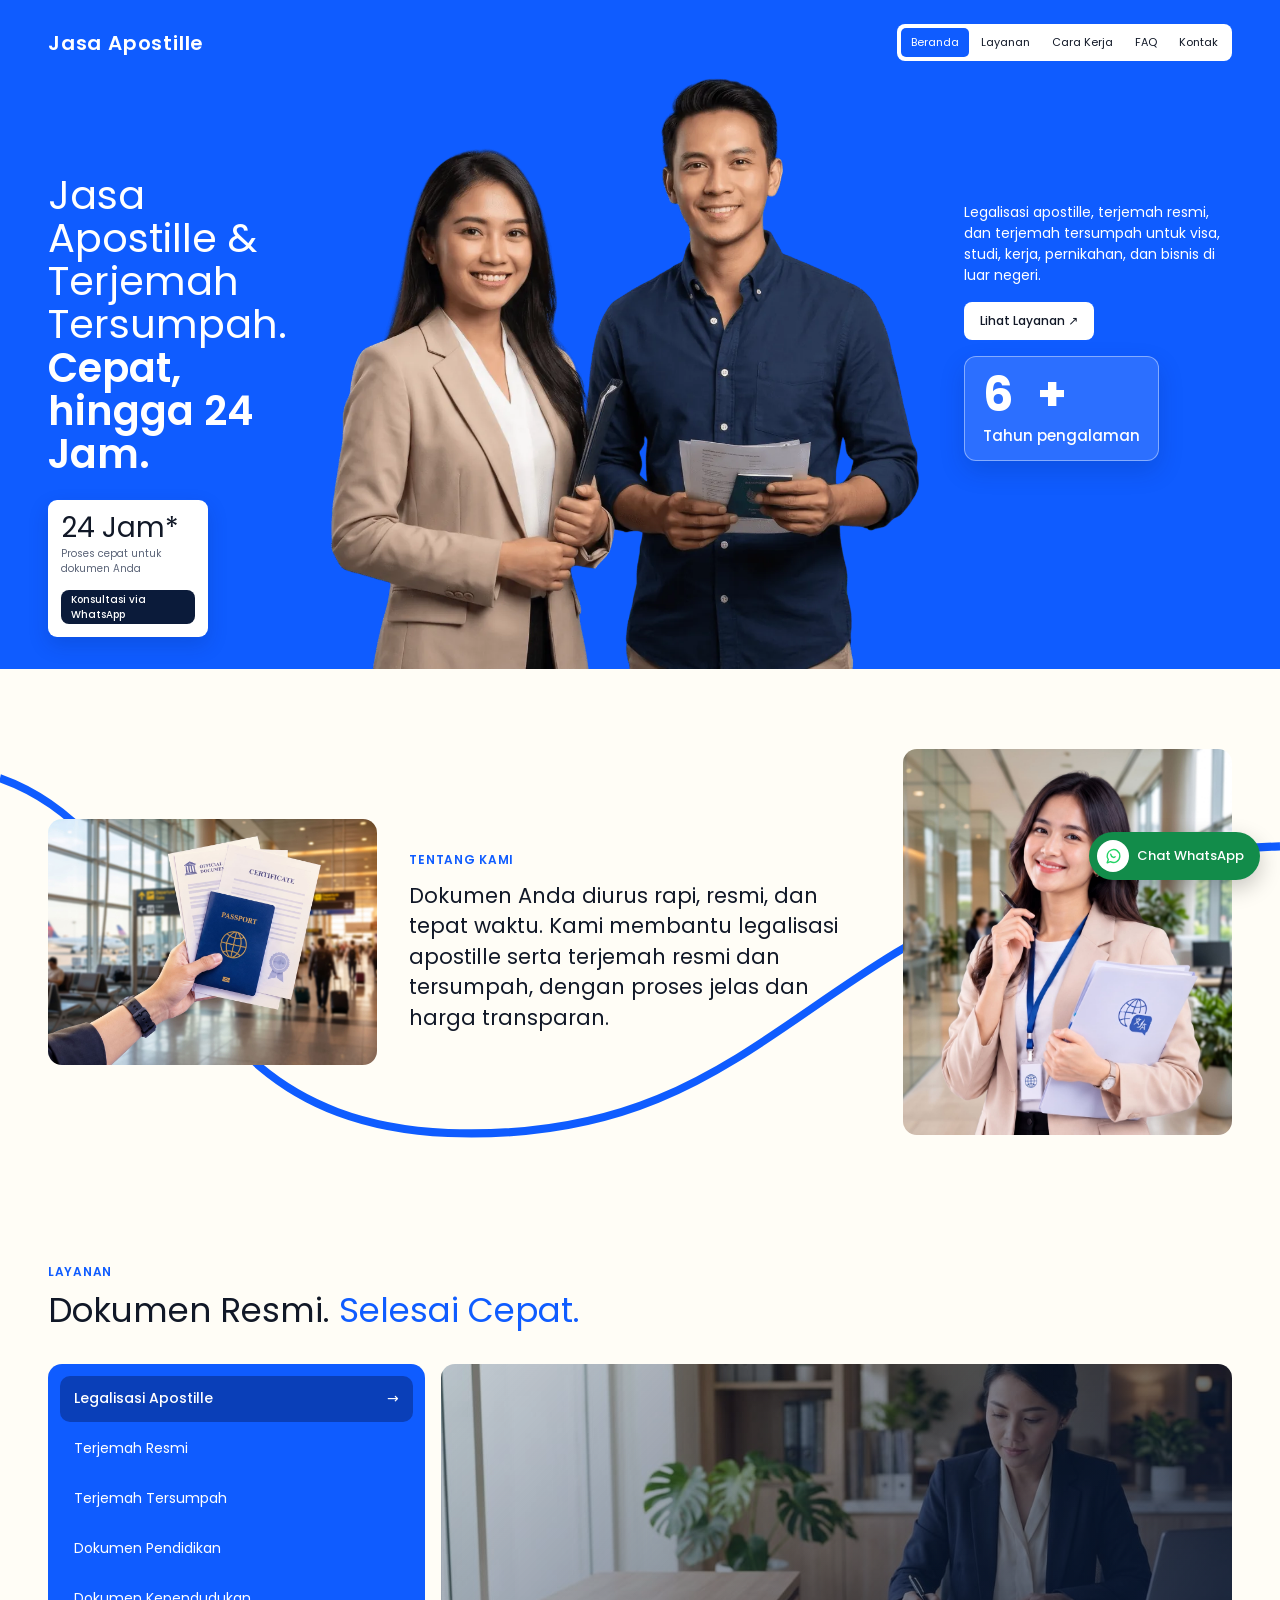
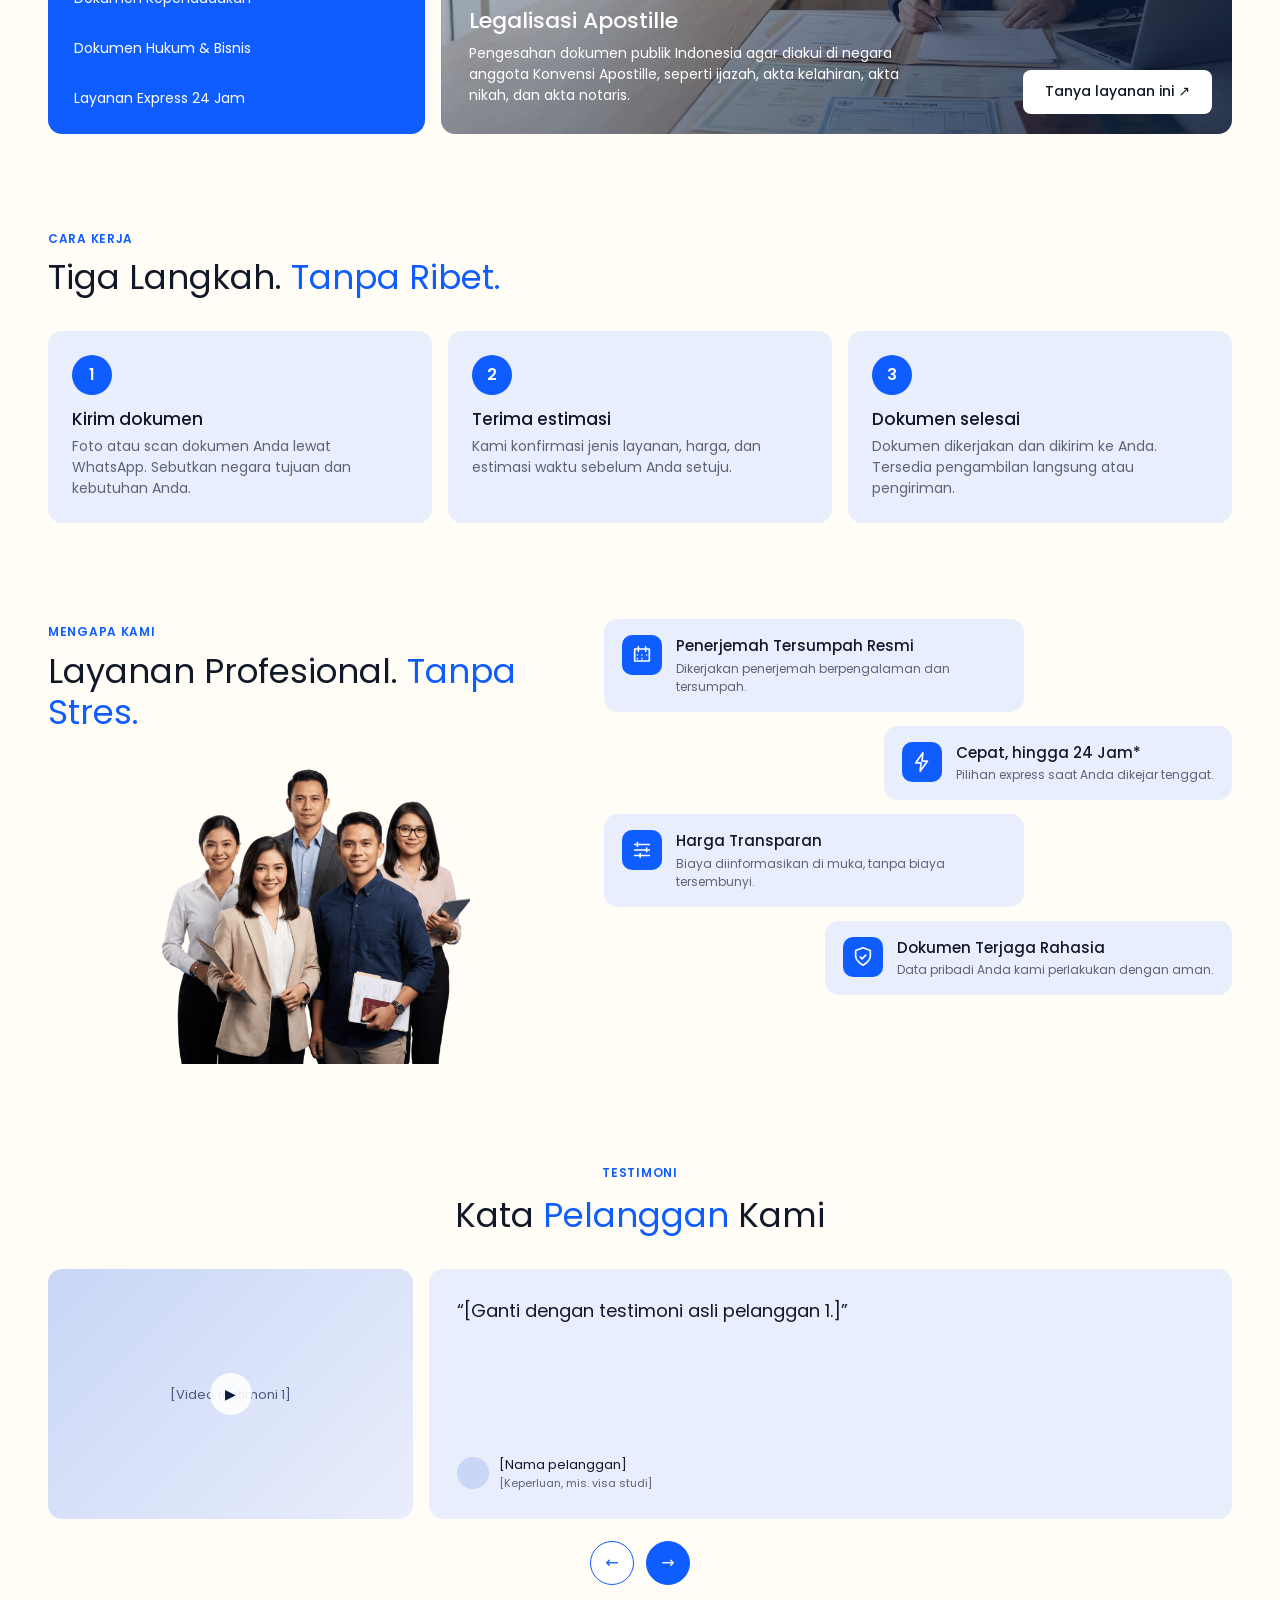
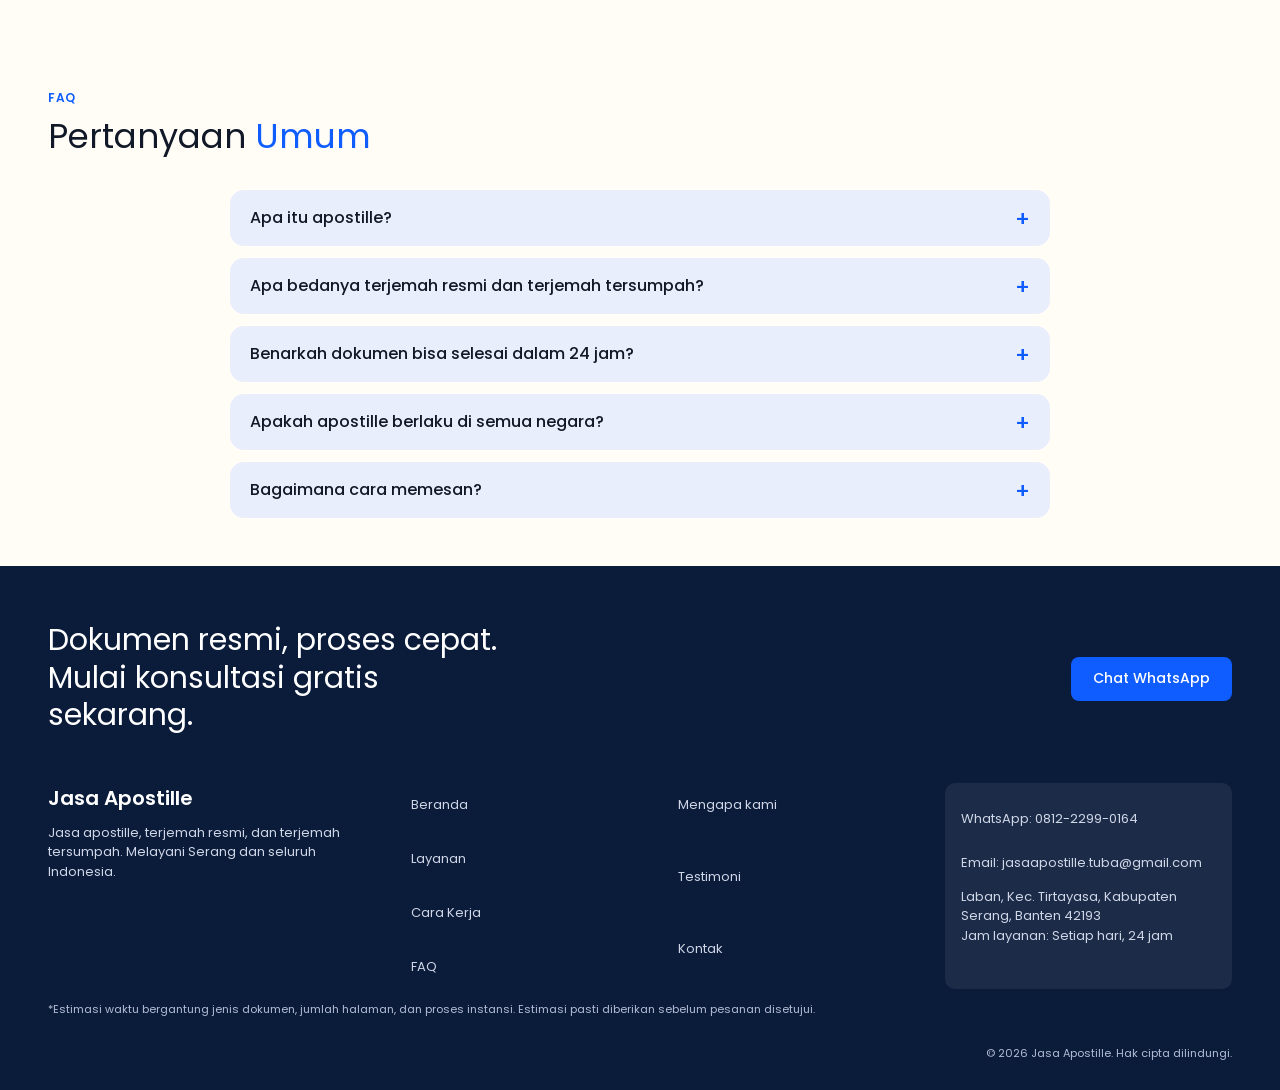
==== index.html @ b2f0211e "Remove duplicate testimonial video card Co-authored-by: Copilot <223556219+Copilot@users.noreply.git" ====
<!doctype html>
<html lang="id">
  <head>
    <meta charset="utf-8" />
    <meta name="viewport" content="width=device-width, initial-scale=1" />

    <!-- ====== SEO: GANTI semua [..] dan domain contoh sebelum tayang ====== -->
    <title>
      Jasa Apostille &amp; Terjemah Tersumpah Resmi, Cepat 24 Jam | Jasa
      Apostile
    </title>
    <meta
      name="description"
      content="Jasa legalisasi apostille, terjemah resmi, dan terjemah tersumpah untuk visa, studi, kerja, dan bisnis. Proses cepat hingga 24 jam. Konsultasi gratis via WhatsApp."
    />
    <link rel="canonical" href="https://www.jasaapostille.my.id/" />
    <meta name="robots" content="index, follow, max-image-preview:large" />
    <meta name="theme-color" content="#0f5cff" />

    <meta property="og:type" content="website" />
    <meta property="og:locale" content="id_ID" />
    <meta property="og:site_name" content="Jasa Apostille" />
    <meta
      property="og:title"
      content="Jasa Apostille &amp; Terjemah Tersumpah Resmi, Cepat 24 Jam"
    />
    <meta
      property="og:description"
      content="Apostille, terjemah resmi, dan terjemah tersumpah. Proses cepat hingga 24 jam. Konsultasi gratis via WhatsApp."
    />
    <meta property="og:url" content="https://www.jasaapostille.my.id/" />
    <meta
      property="og:image"
      content="https://www.jasaapostille.my.id/og-image.jpg"
    />
    <meta name="twitter:card" content="summary_large_image" />

    <link rel="preconnect" href="https://fonts.googleapis.com" />
    <link rel="preconnect" href="https://fonts.gstatic.com" crossorigin />
    <link
      href="https://fonts.googleapis.com/css2?family=Poppins:wght@300;400;500;600&display=swap"
      rel="stylesheet"
    />

    <!-- Data terstruktur: bisnis lokal -->
    <script type="application/ld+json">
      {
        "@context": "https://schema.org",
        "@type": "ProfessionalService",
        "name": "Jasa Apostille",
        "url": "https://www.jasaapostille.my.id/",
        "image": "https://www.jasaapostille.my.id/og-image.jpg",
        "telephone": "+62-812-2299-0164",
        "description": "Jasa legalisasi apostille, terjemah resmi, dan terjemah tersumpah dengan proses cepat hingga 24 jam.",
        "address": {
          "@type": "PostalAddress",
          "streetAddress": "Laban, Kec. Tirtayasa, Kabupaten Serang, Banten 42193",
          "addressLocality": "Serang",
          "addressRegion": "Banten",
          "postalCode": "42193",
          "addressCountry": "ID"
        },
        "areaServed": "ID",
        "openingHoursSpecification": {
          "@type": "OpeningHoursSpecification",
          "dayOfWeek": [
            "Monday",
            "Tuesday",
            "Wednesday",
            "Thursday",
            "Friday",
            "Saturday",
            "Sunday"
          ],
          "opens": "00:00",
          "closes": "23:59"
        },
        "hasOfferCatalog": {
          "@type": "OfferCatalog",
          "name": "Layanan",
          "itemListElement": [
            {
              "@type": "Offer",
              "itemOffered": {
                "@type": "Service",
                "name": "Legalisasi Apostille"
              }
            },
            {
              "@type": "Offer",
              "itemOffered": { "@type": "Service", "name": "Terjemah Resmi" }
            },
            {
              "@type": "Offer",
              "itemOffered": {
                "@type": "Service",
                "name": "Terjemah Tersumpah"
              }
            }
          ]
        }
      }
    </script>

    <!-- Data terstruktur: FAQ (isi harus sama dengan FAQ yang tampil di halaman) -->
    <script type="application/ld+json">
      {
        "@context": "https://schema.org",
        "@type": "FAQPage",
        "mainEntity": [
          {
            "@type": "Question",
            "name": "Apa itu apostille?",
            "acceptedAnswer": {
              "@type": "Answer",
              "text": "Apostille adalah sertifikat pengesahan dokumen publik agar diakui di negara anggota Konvensi Apostille. Di Indonesia, layanan ini berlaku sejak 4 Juni 2022 dan diterbitkan oleh Kementerian Hukum melalui Ditjen AHU."
            }
          },
          {
            "@type": "Question",
            "name": "Apa bedanya terjemah resmi dan terjemah tersumpah?",
            "acceptedAnswer": {
              "@type": "Answer",
              "text": "Terjemah tersumpah dikerjakan penerjemah yang telah disumpah dan disertai pengesahan penerjemah, biasa diminta instansi pemerintah, pengadilan, kedutaan, dan universitas. Terjemah resmi cocok untuk kebutuhan umum. Cek persyaratan instansi tujuan Anda, atau tanyakan kepada kami."
            }
          },
          {
            "@type": "Question",
            "name": "Benarkah dokumen bisa selesai dalam 24 jam?",
            "acceptedAnswer": {
              "@type": "Answer",
              "text": "Banyak terjemahan dapat selesai dalam 24 jam, tergantung jumlah halaman dan bahasa. Waktu apostille mengikuti proses instansi. Kami memberi estimasi waktu dan biaya sebelum Anda menyetujui pesanan."
            }
          },
          {
            "@type": "Question",
            "name": "Apakah apostille berlaku di semua negara?",
            "acceptedAnswer": {
              "@type": "Answer",
              "text": "Apostille hanya berlaku di negara anggota Konvensi Apostille. Untuk negara non-anggota, biasanya diperlukan proses legalisasi lain. Beri tahu negara tujuan Anda dan kami bantu pastikan prosedurnya."
            }
          },
          {
            "@type": "Question",
            "name": "Bagaimana cara memesan?",
            "acceptedAnswer": {
              "@type": "Answer",
              "text": "Kirim foto atau scan dokumen melalui WhatsApp, terima estimasi harga dan waktu, lalu setujui pesanan. Dokumen selesai dan dikirim ke Anda."
            }
          }
        ]
      }
    </script>

    <link rel="stylesheet" href="css/style.css" />
  </head>
  <body>
    <div class="page" id="top">
      <header class="hero">
        <nav class="nav" aria-label="Menu utama" data-reveal>
          <a class="logo" href="#top">Jasa Apostille</a>
          <button
            class="menu-btn"
            id="menuBtn"
            type="button"
            aria-label="Buka menu"
            aria-expanded="false"
            aria-controls="menu"
          >
            ☰
          </button>
          <div class="pill" id="menu">
            <a class="active" href="#top">Beranda</a>
            <a href="#layanan">Layanan</a>
            <a href="#proses">Cara Kerja</a>
            <a href="#faq">FAQ</a>
            <a href="#kontak">Kontak</a>
          </div>
        </nav>
        <div class="hero-grid">
          <div>
            <h1>
              Jasa Apostille &amp; Terjemah Tersumpah.
              <span style="font-weight: 600">Cepat, hingga 24 Jam.</span>
            </h1>
            <div class="review-card">
              <strong>24 Jam*</strong>
              <small>Proses cepat untuk dokumen Anda</small>
              <a
                class="btn btn-dark"
                href="https://wa.me/6281222990164?text=Halo%2C%20saya%20ingin%20konsultasi%20jasa%20apostille%20%2F%20terjemah"
                rel="noopener"
                >Konsultasi via WhatsApp</a
              >
            </div>
          </div>
          <picture>
            <source srcset="assets/model-1.webp" type="image/webp" />
            <img
              class="hero-person"
              src="assets/model-1.png"
              width="1080"
              height="1050"
              alt="Model layanan dokumen"
              fetchpriority="high"
              decoding="async"
            />
          </picture>
          <div class="hero-side">
            <p>
              Legalisasi apostille, terjemah resmi, dan terjemah tersumpah untuk
              visa, studi, kerja, pernikahan, dan bisnis di luar negeri.
            </p>
            <a class="btn btn-light" href="#layanan">Lihat Layanan ↗</a>
            <div class="years" aria-label="Pengalaman">
              <span class="count" data-start-year="2020">0</span><span class="plus">+</span><small
                >Tahun pengalaman</small
              >
            </div>
          </div>
        </div>
      </header>

      <main>
        <section class="about" aria-labelledby="tentang" data-reveal>
          <svg
            class="curve"
            viewBox="0 0 1200 400"
            preserveAspectRatio="none"
            aria-hidden="true"
          >
            <path
              d="M0 80 C180 130 140 330 420 340 C760 350 760 140 1200 130"
              fill="none"
              stroke="#0f5cff"
              stroke-width="6"
            />
          </svg>
          <img
            class="ph about-image"
            src="assets/model-2.jpg"
            width="2400"
            height="1792"
            alt="Dokumen untuk layanan apostille"
            loading="lazy"
            decoding="async"
          />
          <div>
            <h2 id="tentang" class="label" style="margin: 0">Tentang Kami</h2>
            <p>
              Dokumen Anda diurus rapi, resmi, dan tepat waktu. Kami membantu
              legalisasi apostille serta terjemah resmi dan tersumpah, dengan
              proses jelas dan harga transparan.
            </p>
          </div>
          <img
            class="ph about-image"
            src="assets/model-3.jpg"
            width="1912"
            height="2240"
            alt="Penerjemah profesional sedang bekerja"
            loading="lazy"
            decoding="async"
          />
        </section>

        <section
          class="services"
          id="layanan"
          aria-labelledby="h-layanan"
          data-reveal
        >
          <div class="sec-head">
            <span class="label">Layanan</span>
            <h2 id="h-layanan">
              Dokumen Resmi. <span class="accent">Selesai Cepat.</span>
            </h2>
          </div>
          <div class="svc-grid">
            <div
              class="svc-list"
              id="svcList"
              role="group"
              aria-label="Pilih layanan"
            ></div>
            <div class="svc-detail">
              <article class="svc-panel" hidden>
                <h3>Legalisasi Apostille</h3>
                <p>
                  Pengesahan dokumen publik Indonesia agar diakui di negara
                  anggota Konvensi Apostille, seperti ijazah, akta kelahiran,
                  akta nikah, dan akta notaris.
                </p>
              </article>
              <article class="svc-panel" hidden>
                <h3>Terjemah Resmi</h3>
                <p>
                  Terjemahan akurat untuk kebutuhan umum dan bisnis, dikerjakan
                  penerjemah berpengalaman dengan format rapi.
                </p>
              </article>
              <article class="svc-panel" hidden>
                <h3>Terjemah Tersumpah</h3>
                <p>
                  Terjemahan oleh penerjemah tersumpah, lengkap dengan
                  pengesahan, untuk keperluan kedutaan, instansi pemerintah,
                  pengadilan, dan universitas.
                </p>
              </article>
              <article class="svc-panel" hidden>
                <h3>Terjemah Dokumen Pendidikan</h3>
                <p>
                  Ijazah, transkrip nilai, dan surat keterangan untuk
                  pendaftaran studi atau beasiswa di luar negeri.
                </p>
              </article>
              <article class="svc-panel" hidden>
                <h3>Terjemah Dokumen Kependudukan</h3>
                <p>
                  Akta lahir, akta nikah, kartu keluarga, dan surat keterangan
                  untuk visa, imigrasi, dan keperluan keluarga.
                </p>
              </article>
              <article class="svc-panel" hidden>
                <h3>Terjemah Dokumen Hukum &amp; Bisnis</h3>
                <p>
                  Akta pendirian, kontrak, perjanjian, dan dokumen korporasi
                  untuk kerja sama dan investasi lintas negara.
                </p>
              </article>
              <article class="svc-panel" hidden>
                <h3>Layanan Express 24 Jam</h3>
                <p>
                  Butuh cepat? Kirim dokumen Anda, kami beri estimasi waktu dan
                  biaya sebelum Anda setuju. *Waktu apostille mengikuti proses
                  instansi.
                </p>
              </article>
              <a
                class="btn btn-light wa-link"
                href="https://wa.me/6281222990164?text=Halo%2C%20saya%20ingin%20tanya%20layanan"
                rel="noopener"
                >Tanya layanan ini ↗</a
              >
            </div>
          </div>
        </section>

        <section
          class="process"
          id="proses"
          aria-labelledby="h-proses"
          data-reveal
        >
          <div class="sec-head">
            <span class="label">Cara Kerja</span>
            <h2 id="h-proses">
              Tiga Langkah. <span class="accent">Tanpa Ribet.</span>
            </h2>
          </div>
          <ol class="steps">
            <li>
              <div class="n">1</div>
              <h3>Kirim dokumen</h3>
              <p>
                Foto atau scan dokumen Anda lewat WhatsApp. Sebutkan negara
                tujuan dan kebutuhan Anda.
              </p>
            </li>
            <li>
              <div class="n">2</div>
              <h3>Terima estimasi</h3>
              <p>
                Kami konfirmasi jenis layanan, harga, dan estimasi waktu sebelum
                Anda setuju.
              </p>
            </li>
            <li>
              <div class="n">3</div>
              <h3>Dokumen selesai</h3>
              <p>
                Dokumen dikerjakan dan dikirim ke Anda. Tersedia pengambilan
                langsung atau pengiriman.
              </p>
            </li>
          </ol>
        </section>

        <section class="why" id="alasan" aria-labelledby="h-alasan" data-reveal>
          <div>
            <span class="label">Mengapa Kami</span>
            <h2 id="h-alasan">
              Layanan Profesional. <span class="accent">Tanpa Stres.</span>
            </h2>
            <img
              class="team"
              src="assets/model-4.png"
              width="1080"
              height="1024"
              alt="Tim Jasa Apostille"
              loading="lazy"
              decoding="async"
            />
          </div>
          <div class="cards">
            <div class="card">
              <span class="ic" aria-hidden="true"
                ><svg viewBox="0 0 24 24" focusable="false">
                  <path
                    d="M4 5.5h16v13H4zM8 3v5m8-5v5M7 12h.01M12 12h.01M17 12h.01M7 16h.01M12 16h.01"
                  /></svg
              ></span>
              <div>
                <h3>Penerjemah Tersumpah Resmi</h3>
                <p>Dikerjakan penerjemah berpengalaman dan tersumpah.</p>
              </div>
            </div>
            <div class="card">
              <span class="ic" aria-hidden="true"
                ><svg viewBox="0 0 24 24" focusable="false">
                  <path d="M13 2 5 13h6l-1 9 8-11h-6z" /></svg
              ></span>
              <div>
                <h3>Cepat, hingga 24 Jam*</h3>
                <p>Pilihan express saat Anda dikejar tenggat.</p>
              </div>
            </div>
            <div class="card">
              <span class="ic" aria-hidden="true"
                ><svg viewBox="0 0 24 24" focusable="false">
                  <path d="M4 6h16M4 12h16M4 18h16M7 4v4m10 2v4M10 16v4" /></svg
              ></span>
              <div>
                <h3>Harga Transparan</h3>
                <p>Biaya diinformasikan di muka, tanpa biaya tersembunyi.</p>
              </div>
            </div>
            <div class="card">
              <span class="ic" aria-hidden="true"
                ><svg viewBox="0 0 24 24" focusable="false">
                  <path d="M12 21s8-4.5 8-10V5l-8-3-8 3v6c0 5.5 8 10 8 10Z" />
                  <path d="m9 12 2 2 4-4" /></svg
              ></span>
              <div>
                <h3>Dokumen Terjaga Rahasia</h3>
                <p>Data pribadi Anda kami perlakukan dengan aman.</p>
              </div>
            </div>
          </div>
        </section>

        <section
          class="testi"
          id="ulasan"
          aria-labelledby="h-ulasan"
          data-reveal
        >
          <span class="label">Testimoni</span>
          <h2 id="h-ulasan">Kata <span class="accent">Pelanggan</span> Kami</h2>
          <div class="testi-grid">
            <div
              class="ph vid"
              role="img"
              aria-label="Placeholder video testimoni 1"
            >
              [Video testimoni 1]<span class="play" aria-hidden="true">▶</span>
            </div>
            <div class="quote" hidden>
              <blockquote>
                <p>“[Ganti dengan testimoni asli pelanggan 1.]”</p>
              </blockquote>
              <div class="who">
                <i></i>
                <div>
                  [Nama pelanggan]<small>[Keperluan, mis. visa studi]</small>
                </div>
              </div>
            </div>
            <div class="quote" hidden>
              <blockquote>
                <p>“[Ganti dengan testimoni asli pelanggan 2.]”</p>
              </blockquote>
              <div class="who">
                <i></i>
                <div>[Nama pelanggan]<small>[Keperluan]</small></div>
              </div>
            </div>
            <div class="quote" hidden>
              <blockquote>
                <p>“[Ganti dengan testimoni asli pelanggan 3.]”</p>
              </blockquote>
              <div class="who">
                <i></i>
                <div>[Nama pelanggan]<small>[Keperluan]</small></div>
              </div>
            </div>
          </div>
          <div class="arrows">
            <button id="prev" type="button" aria-label="Testimoni sebelumnya">
              ←
            </button>
            <button
              id="next"
              class="next"
              type="button"
              aria-label="Testimoni berikutnya"
            >
              →
            </button>
          </div>
        </section>

        <section class="faq" id="faq" aria-labelledby="h-faq" data-reveal>
          <div class="sec-head">
            <span class="label">FAQ</span>
            <h2 id="h-faq">Pertanyaan <span class="accent">Umum</span></h2>
          </div>
          <div class="faq-list">
            <details>
              <summary>Apa itu apostille?</summary>
              <p>
                Apostille adalah sertifikat pengesahan dokumen publik agar
                diakui di negara anggota Konvensi Apostille. Di Indonesia,
                layanan ini berlaku sejak 4 Juni 2022 dan diterbitkan oleh
                Kementerian Hukum melalui Ditjen AHU.
              </p>
            </details>
            <details>
              <summary>
                Apa bedanya terjemah resmi dan terjemah tersumpah?
              </summary>
              <p>
                Terjemah tersumpah dikerjakan penerjemah yang telah disumpah dan
                disertai pengesahan penerjemah, biasa diminta instansi
                pemerintah, pengadilan, kedutaan, dan universitas. Terjemah
                resmi cocok untuk kebutuhan umum. Cek persyaratan instansi
                tujuan Anda, atau tanyakan kepada kami.
              </p>
            </details>
            <details>
              <summary>Benarkah dokumen bisa selesai dalam 24 jam?</summary>
              <p>
                Banyak terjemahan dapat selesai dalam 24 jam, tergantung jumlah
                halaman dan bahasa. Waktu apostille mengikuti proses instansi.
                Kami memberi estimasi waktu dan biaya sebelum Anda menyetujui
                pesanan.
              </p>
            </details>
            <details>
              <summary>Apakah apostille berlaku di semua negara?</summary>
              <p>
                Apostille hanya berlaku di negara anggota Konvensi Apostille.
                Untuk negara non-anggota, biasanya diperlukan proses legalisasi
                lain. Beri tahu negara tujuan Anda dan kami bantu pastikan
                prosedurnya.
              </p>
            </details>
            <details>
              <summary>Bagaimana cara memesan?</summary>
              <p>
                Kirim foto atau scan dokumen melalui WhatsApp, terima estimasi
                harga dan waktu, lalu setujui pesanan. Dokumen selesai dan
                dikirim ke Anda.
              </p>
            </details>
          </div>
        </section>
      </main>

      <footer id="kontak">
        <div class="cta">
          <h2>
            Dokumen resmi, proses cepat. Mulai konsultasi gratis sekarang.
          </h2>
          <a
            class="btn btn-blue"
            href="https://wa.me/6281222990164?text=Halo%2C%20saya%20ingin%20konsultasi%20jasa%20apostille%20%2F%20terjemah"
            rel="noopener"
            >Chat WhatsApp</a
          >
        </div>
        <div class="foot-grid">
          <div>
            <span class="brand">Jasa Apostille</span>Jasa apostille, terjemah
            resmi, dan terjemah tersumpah. Melayani Serang dan seluruh
            Indonesia.
          </div>
          <ul>
            <li><a href="#top">Beranda</a></li>
            <li><a href="#layanan">Layanan</a></li>
            <li><a href="#proses">Cara Kerja</a></li>
            <li><a href="#faq">FAQ</a></li>
          </ul>
          <ul>
            <li><a href="#alasan">Mengapa kami</a></li>
            <li><a href="#ulasan">Testimoni</a></li>
            <li><a href="#kontak">Kontak</a></li>
          </ul>
          <address class="contact">
            WhatsApp:
            <a href="https://wa.me/6281222990164" rel="noopener"
              >0812-2299-0164</a
            ><br />
            Email:
            <a href="mailto:jasaapostille.tuba@gmail.com"
              >jasaapostille.tuba@gmail.com</a
            ><br />
            Laban, Kec. Tirtayasa, Kabupaten Serang, Banten 42193<br />
            Jam layanan: Setiap hari, 24 jam
          </address>
        </div>
        <p class="note">
          *Estimasi waktu bergantung jenis dokumen, jumlah halaman, dan proses
          instansi. Estimasi pasti diberikan sebelum pesanan disetujui.
        </p>
        <div class="copy">
          © <span id="copyrightYear"></span> Jasa Apostille. Hak cipta
          dilindungi.
        </div>
      </footer>
    </div>

    <a
      class="wa-float"
      href="https://wa.me/6281222990164?text=Halo%2C%20saya%20ingin%20konsultasi%20jasa%20apostille%20%2F%20terjemah"
      rel="noopener"
      aria-label="Chat WhatsApp sekarang"
      ><span class="wa-icon" aria-hidden="true"><svg viewBox="0 0 24 24" focusable="false"><path d="M20 11.5a8 8 0 0 1-11.8 7L4 20l1.5-4.1A8 8 0 1 1 20 11.5Z"/><path d="M8.5 9.2c.2 1.5 1.8 3.2 3.4 4 .5.2 1 .1 1.4-.2l.7-.6"/></svg></span><span>Chat WhatsApp</span></a
    >

    <script src="js/main.js"></script>
  </body>
</html>
---- css/style.css ----
:root{
  --blue:#0f5cff; --blue-dark:#0a3fb8; --navy:#0b1b3a; --cream:#fffdf6;
  --ink:#111827; --muted:#5b6478; --soft:#e9eefc; --radius:14px;
}
*{box-sizing:border-box}
html{scroll-behavior:smooth}
body{margin:0;font-family:'Poppins',system-ui,sans-serif;color:var(--ink);background:var(--cream);line-height:1.5}
body.js-enabled [data-reveal]{opacity:0;transform:translateY(22px);transition:opacity .65s ease,transform .65s ease}
body.js-enabled [data-reveal].is-visible{opacity:1;transform:none}
@media (prefers-reduced-motion:reduce){body.js-enabled [data-reveal]{opacity:1;transform:none;transition:none}}
a{color:inherit;text-decoration:none}
button{font:inherit;cursor:pointer}
img{max-width:100%;display:block}
:focus-visible{outline:3px solid #ffb703;outline-offset:2px}
.page{width:100%;max-width:none;margin:0;background:var(--cream);border-radius:0;overflow:hidden}
.label{font-size:12px;font-weight:600;letter-spacing:.06em;color:var(--blue);text-transform:uppercase}
.accent{color:var(--blue)}
.ph{background:linear-gradient(135deg,#c9d6f5,#e9eefc);display:flex;align-items:center;justify-content:center;color:#4a577a;font-size:13px;text-align:center;border-radius:var(--radius)}
.btn{display:inline-flex;align-items:center;justify-content:center;min-height:44px;padding:0 22px;border-radius:8px;border:0;font-weight:500;font-size:14px;transition:background .18s ease,color .18s ease,box-shadow .18s ease,transform .18s ease}
.btn:hover{transform:translateY(-2px);box-shadow:0 8px 18px rgba(11,27,58,.18)}
.pill a:hover,.btn-light:hover{background:var(--soft)}
.btn-dark:hover{background:var(--blue-dark)}
.btn-blue:hover{background:var(--blue-dark)}
.btn-dark{background:var(--navy);color:#fff}
.btn-light{background:#fff;color:var(--ink)}
.btn-blue{background:var(--blue);color:#fff}

/* Hero */
.hero{background:var(--blue);color:#fff;padding:24px 48px 0}
.nav{display:flex;flex-wrap:wrap;gap:16px;align-items:center;justify-content:space-between}
.logo{font-weight:600;font-size:20px;letter-spacing:.04em}
.pill{display:flex;flex-wrap:wrap;gap:2px;background:#fff;padding:4px;border-radius:8px}
.pill a{min-height:44px;padding:6px 10px;border-radius:5px;font-size:11px;color:var(--ink);display:flex;align-items:center;transition:background .18s ease,color .18s ease,transform .18s ease}
.pill a:hover{transform:translateY(-2px)}
@media (min-width:601px){.pill a{min-height:29px}}
.pill a.active{background:var(--blue);color:#fff}
.hero-grid{display:grid;grid-template-columns:.72fr 1.9fr .8fr;gap:20px;align-items:end;min-height:600px;margin-top:8px}
.hero h1{font-size:clamp(28px,3.5vw,40px);line-height:1.08;font-weight:400;margin:0 0 24px}
.hero-grid>div:first-child{padding-bottom:32px}
.review-card{background:#fff;color:var(--ink);border-radius:9px;padding:13px;max-width:160px;margin-bottom:0;box-shadow:0 8px 20px rgba(5,34,100,.18)}
.review-card strong{font-size:28px;font-weight:400;display:block;line-height:1.1}
.review-card small{display:block;color:var(--muted);font-size:10px;margin:2px 0 10px}
.review-card .btn{width:100%;min-height:34px;padding:0 10px;font-size:10px}
.hero-grid>picture{width:100%;height:600px;display:block}
.hero-person{width:100%;height:600px;display:block;object-fit:contain;object-position:center bottom;border-radius:0;background:var(--blue);animation:hero-rise .8s .12s ease-out both}
@keyframes hero-rise{from{opacity:0;transform:translateY(24px) scale(.98)}to{opacity:1;transform:none}}
.hero-side{padding-bottom:32px;display:flex;flex-direction:column;gap:12px;align-items:flex-start}
.hero-side .btn-light{background:#fff;color:var(--ink);min-height:32px;padding:0 11px;font-size:10px}
.hero-side p{margin:0;font-size:11px;line-height:1.4;max-width:190px}
.years{position:relative;padding:14px 18px;border:1px solid rgba(255,255,255,.42);border-radius:12px;background:rgba(255,255,255,.12);font-size:42px;font-weight:700;line-height:1;box-shadow:0 10px 24px rgba(5,34,100,.18)}
.years::after{content:"";position:absolute;inset:0;border-radius:inherit;background:rgba(255,255,255,.12);opacity:0;animation:years-glow 2.4s ease-in-out infinite}
.years .count{position:relative;z-index:1;display:inline-block;min-width:2ch;animation:count-pop .7s ease-out both}
.years .plus{position:relative;z-index:1;margin-left:-8px}
.years small{position:relative;z-index:1;display:block;font-size:14px;font-weight:500;line-height:1.3;margin-top:7px}
@keyframes years-glow{50%{opacity:1;transform:scale(1.02)}}
@keyframes count-pop{
  from{opacity:0;transform:translateY(10px) scale(.82)}
  to{opacity:1;transform:translateY(0) scale(1)}
}
@media (prefers-reduced-motion:reduce){.years .count{animation:none}}
.play{position:absolute;inset:0;margin:auto;width:42px;height:42px;border-radius:50%;background:rgba(255,255,255,.9);color:var(--navy);display:flex;align-items:center;justify-content:center;font-size:14px}
@media (min-width:901px){
  .hero-side{align-self:start;gap:16px;margin-top:133px;padding-bottom:0}
  .hero-side p{font-size:14px;line-height:1.5;max-width:260px}
  .hero-side .btn-light{min-height:38px;padding:0 16px;font-size:12px}
  .years{font-size:48px}
  .years small{font-size:15px}
}

/* About */
.about{padding:80px 48px;display:grid;grid-template-columns:1fr 1.4fr 1fr;gap:32px;align-items:center;position:relative}
.about p{font-size:21px;line-height:1.45;margin:12px 0 0}
.about-image{width:100%;object-fit:cover;border-radius:var(--radius)}
.about > img.about-image:first-of-type{height:auto;aspect-ratio:2400 / 1792}
.about > img.about-image:last-of-type{height:auto;aspect-ratio:1912 / 2240}
.about .curve{position:absolute;inset:0;width:100%;height:100%;pointer-events:none;z-index:0}
.about>*{position:relative;z-index:1}

/* Services */
.services,.process,.faq{padding:48px}
.sec-head{display:flex;flex-direction:column;align-items:flex-start;gap:4px;margin-bottom:28px}
.sec-head h2{margin:0;font-size:clamp(24px,3.2vw,34px);font-weight:400;text-align:left}
.svc-grid{display:grid;grid-template-columns:1fr 2.1fr;gap:16px}
.svc-list{background:var(--blue);border-radius:var(--radius);padding:12px;display:flex;flex-direction:column;gap:4px}
.svc-list button{min-height:46px;padding:0 14px;border:0;border-radius:10px;background:transparent;color:#fff;font-size:14px;text-align:left;display:flex;justify-content:space-between;align-items:center;transition:background .18s ease,transform .18s ease}
.svc-list button:hover{background:rgba(255,255,255,.12);transform:translateX(4px)}
.svc-list button[aria-pressed="true"]{background:var(--blue-dark);font-weight:500}
.svc-detail{position:relative;min-height:340px;border-radius:var(--radius);background:linear-gradient(135deg,#3d5a8a,#1d2f52);color:#fff;padding:28px;display:flex;flex-direction:column;justify-content:flex-end;overflow:hidden}
.svc-detail.is-apostille{background-image:linear-gradient(135deg,rgba(11,27,58,.2),rgba(11,27,58,.82)),url('../assets/layanan-1.jpg');background-position:center;background-size:cover}
.svc-detail.is-official-translation{background-image:linear-gradient(135deg,rgba(11,27,58,.2),rgba(11,27,58,.82)),url('../assets/layanan-2.jpg');background-position:center;background-size:cover}
.svc-detail.is-sworn-translation{background-image:linear-gradient(135deg,rgba(11,27,58,.2),rgba(11,27,58,.82)),url('../assets/layanan-3.jpg');background-position:center;background-size:cover}
.svc-detail.is-education-translation{background-image:linear-gradient(135deg,rgba(11,27,58,.2),rgba(11,27,58,.82)),url('../assets/layanan-4.jpg');background-position:center;background-size:cover}
.svc-detail.is-legal-business-translation{background-image:linear-gradient(135deg,rgba(11,27,58,.2),rgba(11,27,58,.82)),url('../assets/layanan-5.jpg');background-position:center;background-size:cover}
.svc-panel h3{margin:0 0 6px;font-size:22px;font-weight:500}
.svc-panel p{margin:0;font-size:14px;max-width:460px}
.svc-panel{animation:panel-in .35s ease both}
@keyframes panel-in{from{opacity:0;transform:translateY(8px)}to{opacity:1;transform:none}}
.svc-panel[hidden]{display:none}
.svc-detail .wa-link{position:absolute;right:20px;bottom:20px}
.svc-detail .tag{position:absolute;top:16px;left:20px;font-size:12px;color:#dbe4ff}

/* Process */
.steps{display:grid;grid-template-columns:repeat(3,1fr);gap:16px;list-style:none;margin:0;padding:0}
.steps li{background:var(--soft);border-radius:var(--radius);padding:24px;transition:transform .2s ease,box-shadow .2s ease}
.steps li:hover{transform:translateY(-6px);box-shadow:0 12px 24px rgba(11,27,58,.12)}
.steps .n{width:40px;height:40px;border-radius:50%;background:var(--blue);color:#fff;display:flex;align-items:center;justify-content:center;font-weight:600;margin-bottom:12px;transition:transform .2s ease}
.steps li:hover .n{transform:rotate(8deg) scale(1.08)}
.steps h3{margin:0 0 4px;font-size:17px;font-weight:500}
.steps p{margin:0;font-size:14px;color:var(--muted)}

/* Why */
.why{padding:48px;display:grid;grid-template-columns:1fr 1.2fr;gap:32px}
.why h2{margin:8px 0 28px;font-size:clamp(24px,3.2vw,34px);font-weight:400;line-height:1.2}
.why .team{width:100%;height:auto;aspect-ratio:1080 / 1024;max-width:320px;margin-inline:auto;object-fit:contain;border-radius:0;background:transparent}
.cards{display:grid;gap:14px;align-content:start}
.card{background:var(--soft);border-radius:var(--radius);padding:16px 18px;display:flex;gap:14px;align-items:flex-start;max-width:420px;transition:transform .2s ease,box-shadow .2s ease}
.card:hover{transform:translateX(6px);box-shadow:0 10px 22px rgba(11,27,58,.12)}
.card:nth-child(even){margin-left:auto}
.card .ic{flex:none;width:40px;height:40px;border-radius:10px;background:var(--blue);display:flex;align-items:center;justify-content:center;color:#fff}
.card .ic svg{width:22px;height:22px;fill:none;stroke:currentColor;stroke-linecap:round;stroke-linejoin:round;stroke-width:1.8}
.card h3{margin:0;font-size:15px;font-weight:500}
.card p{margin:2px 0 0;font-size:12px;color:var(--muted)}

/* Testimonials */
.testi{padding:48px 48px 56px;text-align:center}
.testi h2{margin:6px 0 28px;font-size:clamp(24px,3.2vw,34px);font-weight:400}
.testi-grid{display:grid;grid-template-columns:1fr 2.2fr;gap:16px;text-align:left}
.vid{position:relative;height:250px}
.quote{background:var(--soft);border-radius:var(--radius);padding:28px;display:flex;flex-direction:column;justify-content:space-between;gap:20px;min-height:250px}
.quote blockquote{margin:0}
.quote[hidden]{display:none}
.quote p{margin:0;font-size:18px;line-height:1.5}
.who{display:flex;align-items:center;gap:10px;font-size:13px}
.who i{width:32px;height:32px;border-radius:50%;background:#c9d6f5}
.who small{display:block;color:var(--muted);font-size:11px}
.arrows{display:flex;gap:12px;justify-content:center;margin-top:22px}
.arrows button{width:44px;height:44px;border-radius:50%;border:1.5px solid var(--blue);background:#fff;color:var(--blue);transition:transform .18s ease,background .18s ease,color .18s ease}
.arrows button:hover{transform:translateY(-3px) scale(1.04);background:var(--soft)}
.arrows button.next{background:var(--blue);color:#fff}

/* FAQ */
.faq-list{max-width:820px;margin:0 auto;display:grid;gap:12px}
.faq details{background:var(--soft);border-radius:var(--radius);padding:0 20px;transition:box-shadow .2s ease,transform .2s ease}
.faq details[open]{box-shadow:0 8px 18px rgba(11,27,58,.1);transform:translateY(-2px)}
.faq summary{min-height:56px;display:flex;align-items:center;justify-content:space-between;gap:12px;font-weight:500;cursor:pointer;list-style:none}
.faq summary::-webkit-details-marker{display:none}
.faq summary::after{content:"+";font-size:22px;color:var(--blue)}
.faq details[open] summary::after{content:"–"}
.faq details p{margin:0 0 18px;font-size:14px;color:#374151}

/* Footer */
footer{background:var(--navy);color:#fff;padding:56px 48px 28px}
.cta{display:flex;flex-wrap:wrap;gap:20px;justify-content:space-between;align-items:center;margin-bottom:48px}
.cta h2{margin:0;font-size:clamp(22px,3vw,30px);font-weight:400;max-width:460px;line-height:1.25}
.foot-grid{display:grid;grid-template-columns:1.4fr 1fr 1fr 1.2fr;gap:28px;font-size:13px;color:#cfd6e6}
.foot-grid .brand{display:block;color:#fff;font-size:20px;font-weight:600;margin-bottom:10px}
.foot-grid ul{list-style:none;margin:0;padding:0;display:grid;gap:10px}
.foot-grid ul a{display:inline-flex;align-items:center;min-height:44px}
.contact a{display:inline-block;min-height:44px;padding-top:10px}
.contact{background:rgba(255,255,255,.07);border-radius:10px;padding:16px;font-style:normal}
.copy{margin-top:28px;font-size:11px;color:#b3bdd6;text-align:right}
.note{margin-top:12px;font-size:11px;color:#b3bdd6}

/* Tombol WhatsApp melayang */
.wa-float{position:fixed;right:20px;bottom:20px;z-index:20;min-height:48px;padding:0 16px 0 8px;border-radius:24px;background:#128c4a;color:#fff;font-weight:500;font-size:13px;display:flex;align-items:center;gap:8px;box-shadow:0 8px 22px rgba(0,0,0,.22);transition:transform .2s ease,box-shadow .2s ease,background .2s ease}
.wa-float:hover{transform:translateY(-3px);background:#0d743d;box-shadow:0 12px 26px rgba(0,0,0,.28)}
.wa-float:active{transform:translateY(0) scale(.96)}
.wa-icon{width:32px;height:32px;border-radius:50%;background:#fff;color:#25d366;display:grid;place-items:center;transition:transform .2s ease}
.wa-icon svg{width:19px;height:19px;fill:none;stroke:currentColor;stroke-linecap:round;stroke-linejoin:round;stroke-width:1.8}
.wa-float:hover .wa-icon{transform:rotate(-12deg)}
@media (prefers-reduced-motion:reduce){.hero-person,.svc-panel,.years::after{animation:none}.pill a:hover,.btn:hover,.svc-list button:hover,.steps li:hover,.card:hover,.arrows button:hover,.wa-float:hover{transform:none}}

.menu-btn{display:none;width:44px;height:44px;border-radius:8px;border:1.5px solid #fff;background:transparent;color:#fff;font-size:20px;line-height:1}

@media (max-width:900px){
  .hero,.about,.services,.process,.faq,.why,.testi,footer{padding-left:24px;padding-right:24px}
  .hero-grid,.about,.svc-grid,.why,.steps{grid-template-columns:1fr}
  .hero-grid{min-height:0;gap:20px}
  .hero-grid>picture,.hero-person{height:440px}
  .hero-side{padding-bottom:32px}
  .card,.card:nth-child(even){margin-left:0;max-width:none}
  .sec-head h2{text-align:left}
  .about{padding-top:56px;padding-bottom:56px}
  .about .curve{display:none}
  .testi-grid{grid-template-columns:1fr 1fr}
  .quote{grid-column:1/-1}
  .foot-grid{grid-template-columns:1fr 1fr}
  .foot-grid>:first-child,.contact{grid-column:1/-1}
}
@media (max-width:600px){
  body{background:var(--cream)}
  .page{margin:0;border-radius:0}
  .hero{padding-top:16px}
  .nav{position:relative;flex-wrap:nowrap}
  .menu-btn{display:block}
  .pill{display:none;position:absolute;top:56px;left:0;right:0;z-index:5;flex-direction:column;box-shadow:0 8px 24px rgba(0,0,0,.25)}
  .pill.open{display:flex}
  .pill a{padding:14px 16px;font-size:15px}
  .review-card{max-width:none;margin-bottom:24px}
  .hero-grid>picture,.hero-person{height:300px}
  .hero-side p{max-width:none}
  .hero-side .btn{width:100%}
  .video{max-width:none}
  .about p{font-size:18px}
  .services,.process,.faq,.why,.testi{padding-top:40px;padding-bottom:40px}
  .svc-detail{min-height:280px;padding:20px}
  .svc-detail .wa-link{position:static;margin-top:16px;align-self:flex-start}
  .vid{height:180px}
  .quote{padding:20px}
  .quote p{font-size:16px}
  .cta .btn{width:100%}
  .copy{text-align:left}
  .wa-float{left:16px;right:16px;justify-content:center;padding-right:12px}
  footer{padding-bottom:88px}
}
@media (prefers-reduced-motion:reduce){html{scroll-behavior:auto}}
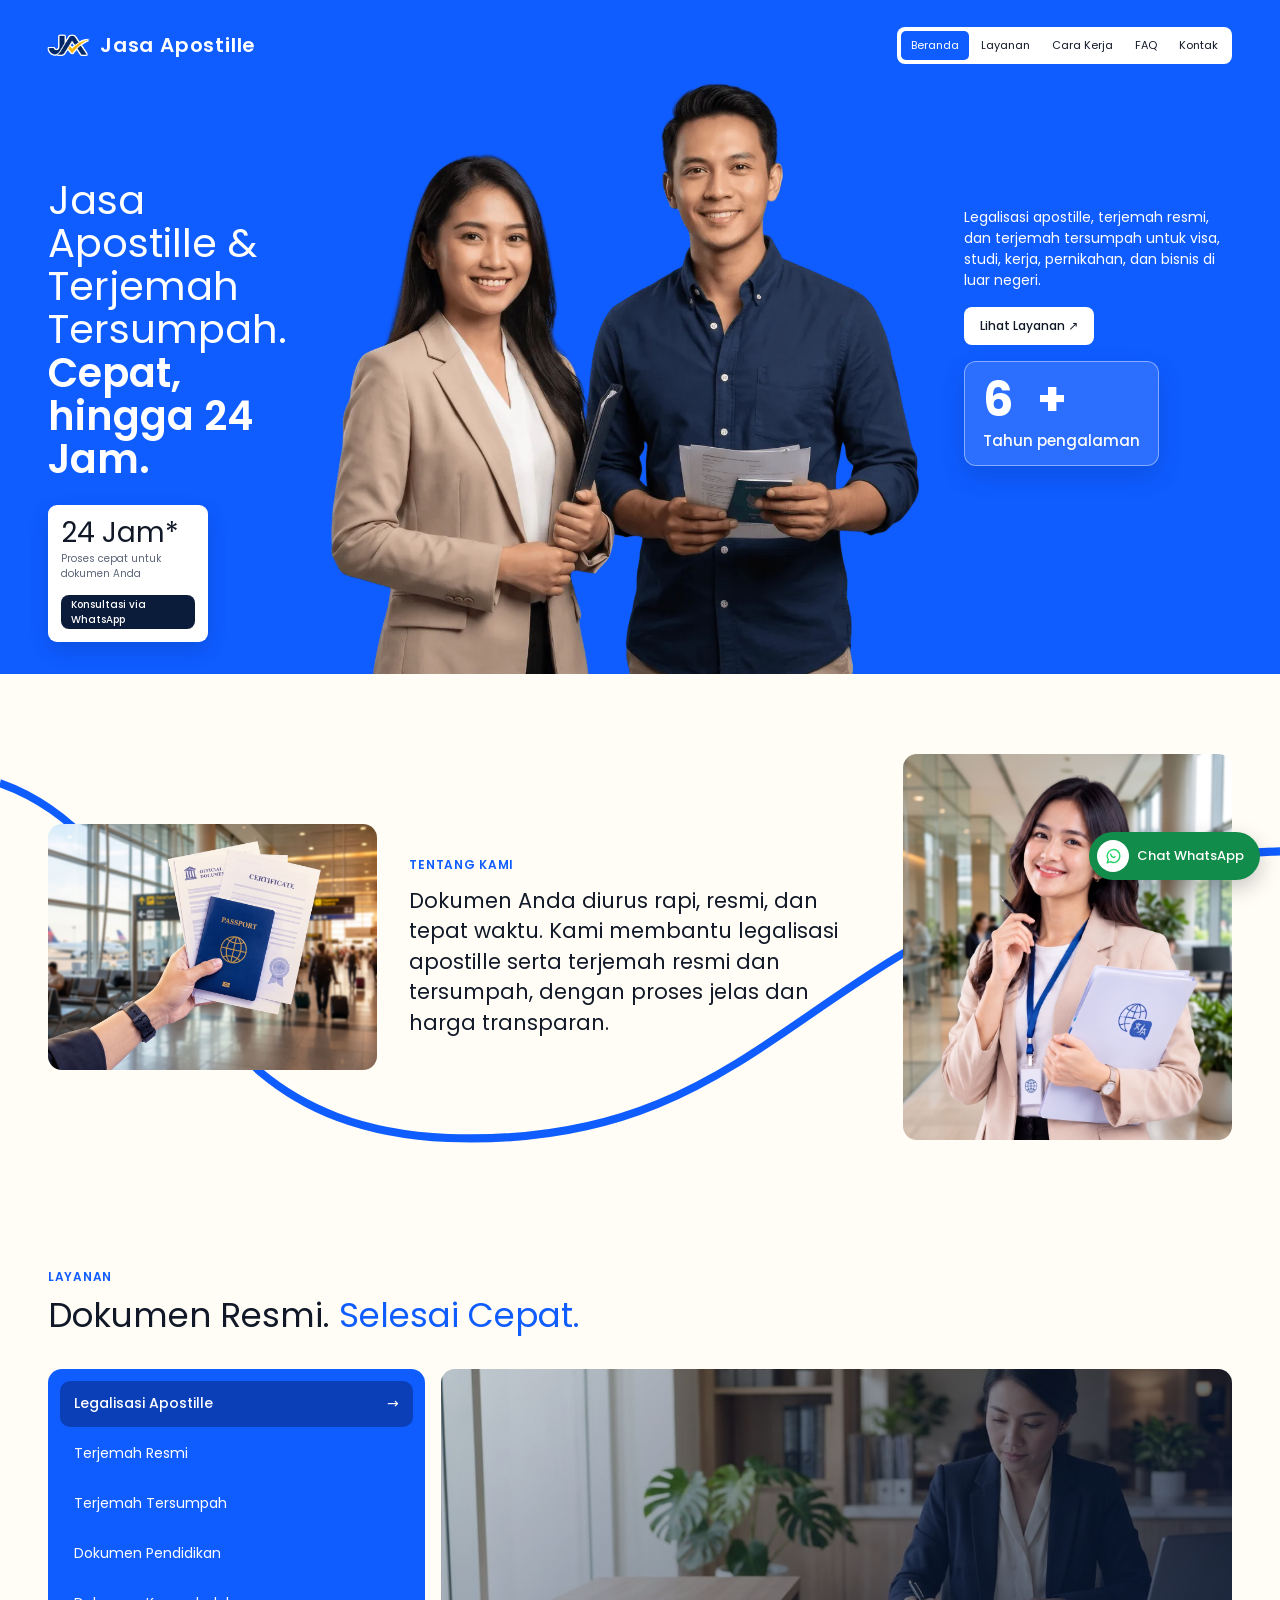
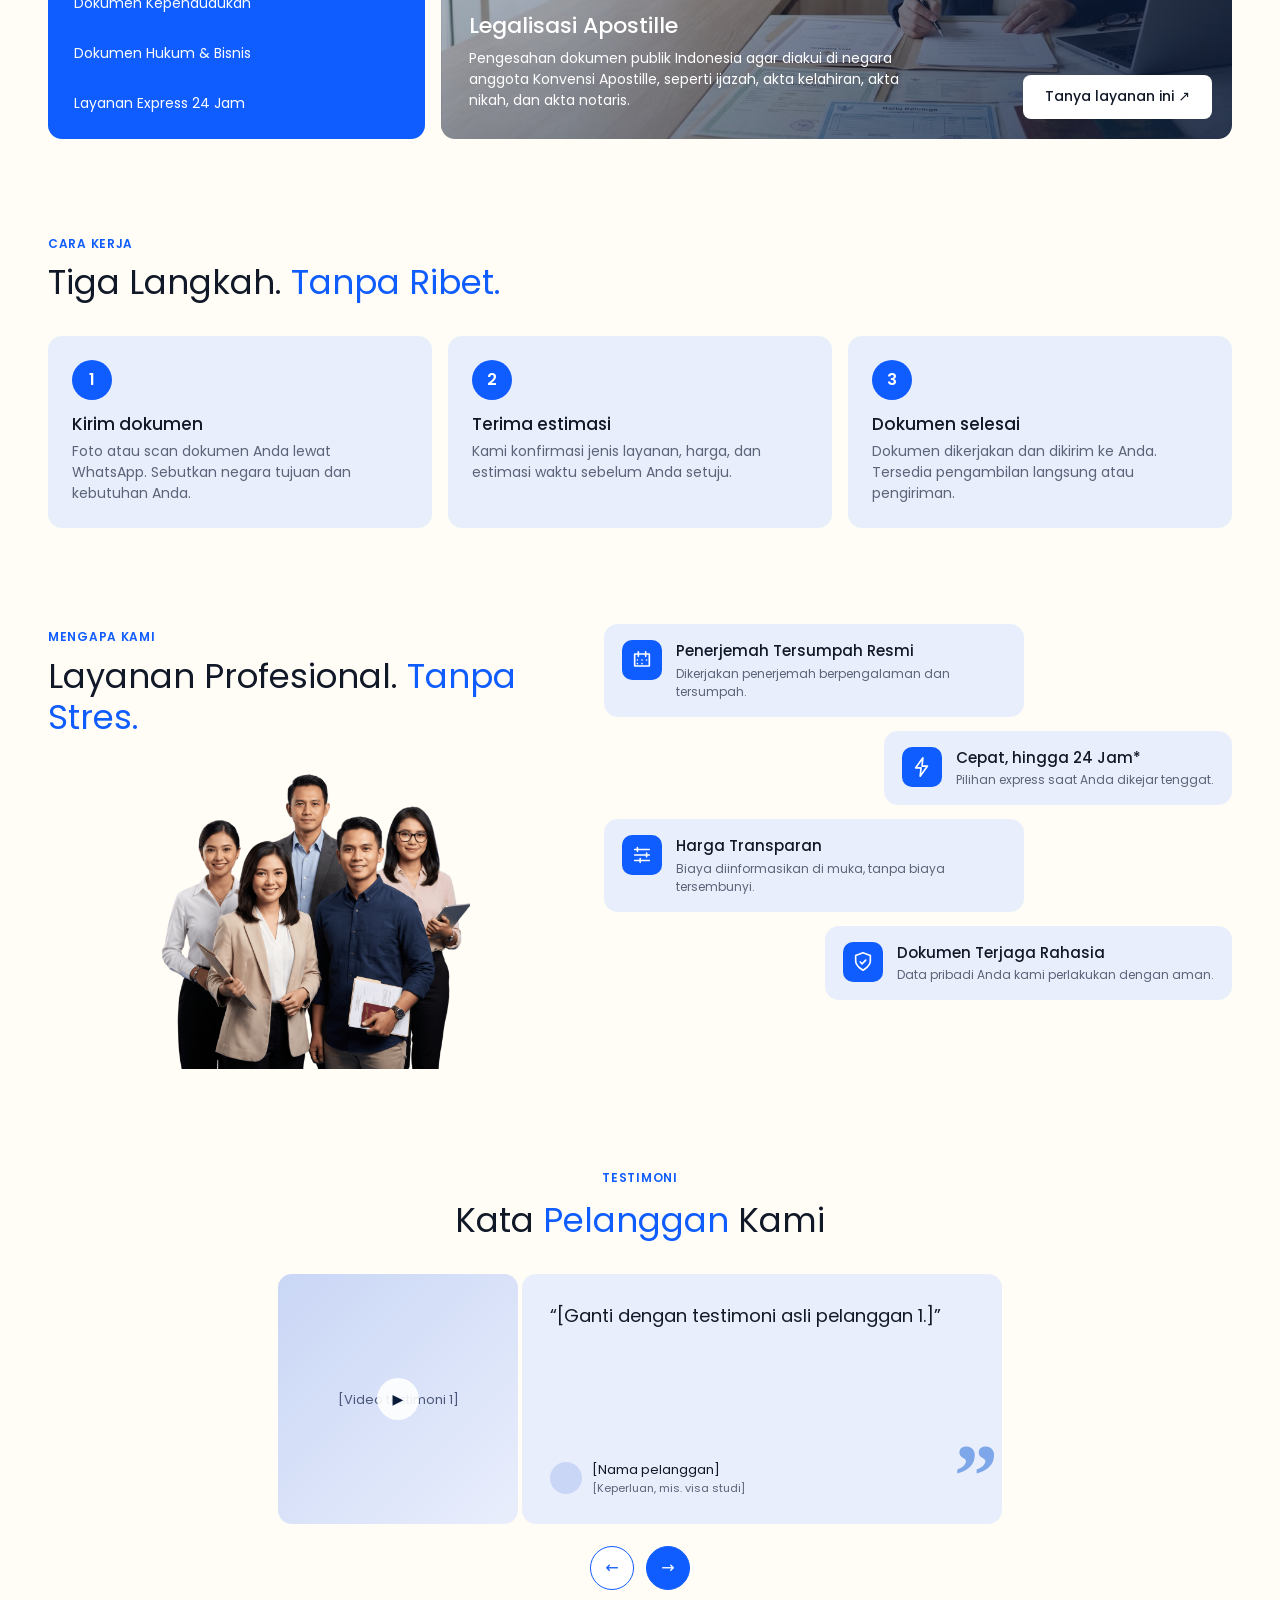
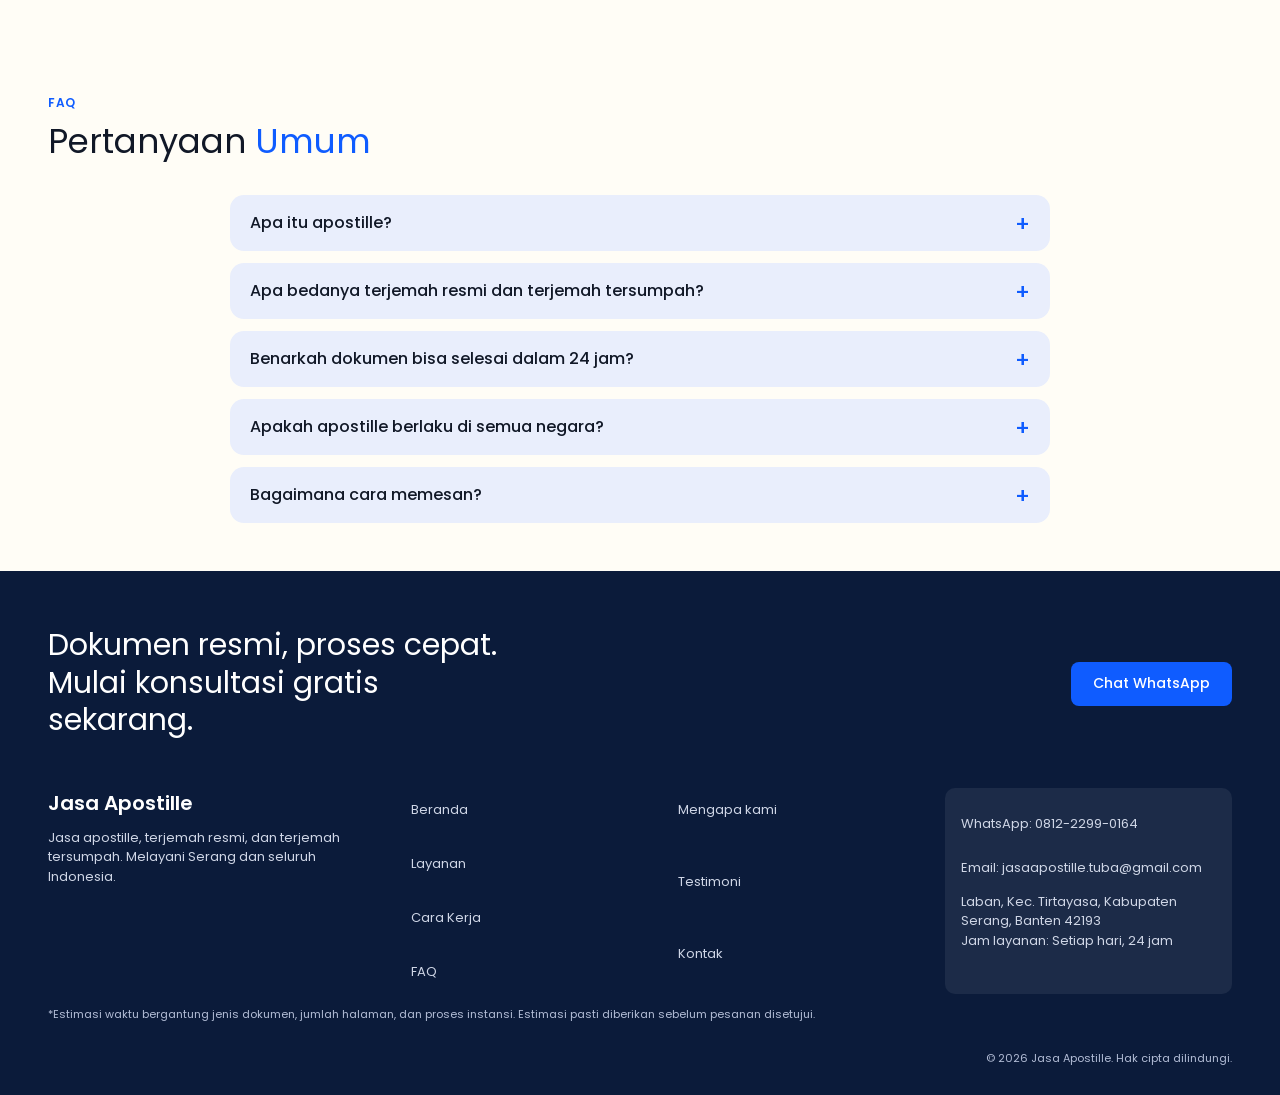
==== commit 7833b2d3: "Add service and site branding assets Co-authored-by: Copilot <223556219+Copilot@users.noreply.github" ====
--- a/index.html
+++ b/index.html
@@ -16,6 +16,7 @@
     <link rel="canonical" href="https://www.jasaapostille.my.id/" />
     <meta name="robots" content="index, follow, max-image-preview:large" />
     <meta name="theme-color" content="#0f5cff" />
+    <link rel="icon" type="image/png" href="assets/logo.png" />
 
     <meta property="og:type" content="website" />
     <meta property="og:locale" content="id_ID" />
@@ -158,7 +159,10 @@
     <div class="page" id="top">
       <header class="hero">
         <nav class="nav" aria-label="Menu utama" data-reveal>
-          <a class="logo" href="#top">Jasa Apostille</a>
+          <a class="logo" href="#top" aria-label="Jasa Apostille">
+            <img src="assets/logo.png" alt="Jasa Apostille" />
+            <span>Jasa Apostille</span>
+          </a>
           <button
             class="menu-btn"
             id="menuBtn"
--- a/css/style.css
+++ b/css/style.css
@@ -28,7 +28,8 @@
 /* Hero */
 .hero{background:var(--blue);color:#fff;padding:24px 48px 0}
 .nav{display:flex;flex-wrap:wrap;gap:16px;align-items:center;justify-content:space-between}
-.logo{font-weight:600;font-size:20px;letter-spacing:.04em}
+.logo{display:inline-flex;align-items:center;gap:10px;font-weight:600;font-size:20px;letter-spacing:.04em}
+.logo img{width:42px;height:42px;object-fit:contain;filter:drop-shadow(1px 0 #fff) drop-shadow(-1px 0 #fff) drop-shadow(0 1px #fff) drop-shadow(0 -1px #fff)}
 .pill{display:flex;flex-wrap:wrap;gap:2px;background:#fff;padding:4px;border-radius:8px}
 .pill a{min-height:44px;padding:6px 10px;border-radius:5px;font-size:11px;color:var(--ink);display:flex;align-items:center;transition:background .18s ease,color .18s ease,transform .18s ease}
 .pill a:hover{transform:translateY(-2px)}
@@ -90,7 +91,9 @@
 .svc-detail.is-official-translation{background-image:linear-gradient(135deg,rgba(11,27,58,.2),rgba(11,27,58,.82)),url('../assets/layanan-2.jpg');background-position:center;background-size:cover}
 .svc-detail.is-sworn-translation{background-image:linear-gradient(135deg,rgba(11,27,58,.2),rgba(11,27,58,.82)),url('../assets/layanan-3.jpg');background-position:center;background-size:cover}
 .svc-detail.is-education-translation{background-image:linear-gradient(135deg,rgba(11,27,58,.2),rgba(11,27,58,.82)),url('../assets/layanan-4.jpg');background-position:center;background-size:cover}
+.svc-detail.is-civil-record-translation{background-image:linear-gradient(135deg,rgba(11,27,58,.2),rgba(11,27,58,.82)),url('../assets/layanan-6.jpg');background-position:center;background-size:cover}
 .svc-detail.is-legal-business-translation{background-image:linear-gradient(135deg,rgba(11,27,58,.2),rgba(11,27,58,.82)),url('../assets/layanan-5.jpg');background-position:center;background-size:cover}
+.svc-detail.is-express-service{background-image:linear-gradient(135deg,rgba(11,27,58,.2),rgba(11,27,58,.82)),url('../assets/layanan-7.jpg');background-position:center;background-size:cover}
 .svc-panel h3{margin:0 0 6px;font-size:22px;font-weight:500}
 .svc-panel p{margin:0;font-size:14px;max-width:460px}
 .svc-panel{animation:panel-in .35s ease both}
@@ -124,9 +127,10 @@
 /* Testimonials */
 .testi{padding:48px 48px 56px;text-align:center}
 .testi h2{margin:6px 0 28px;font-size:clamp(24px,3.2vw,34px);font-weight:400}
-.testi-grid{display:grid;grid-template-columns:1fr 2.2fr;gap:16px;text-align:left}
+.testi-grid{display:grid;grid-template-columns:240px 480px;gap:4px;width:100%;max-width:724px;margin-inline:auto;text-align:left;align-items:center}
 .vid{position:relative;height:250px}
-.quote{background:var(--soft);border-radius:var(--radius);padding:28px;display:flex;flex-direction:column;justify-content:space-between;gap:20px;min-height:250px}
+.quote{position:relative;width:100%;max-width:480px;margin-inline:0;background:var(--soft);border-radius:var(--radius);padding:28px;display:flex;flex-direction:column;justify-content:space-between;gap:20px;min-height:250px}
+.quote::after{content:"”";position:absolute;right:20px;bottom:18px;color:#7da7e8;font-family:Georgia,serif;font-size:88px;font-weight:700;line-height:.7;letter-spacing:-16px}
 .quote blockquote{margin:0}
 .quote[hidden]{display:none}
 .quote p{margin:0;font-size:18px;line-height:1.5}
@@ -183,7 +187,7 @@
   .about{padding-top:56px;padding-bottom:56px}
   .about .curve{display:none}
   .testi-grid{grid-template-columns:1fr 1fr}
-  .quote{grid-column:1/-1}
+  .quote{grid-column:1/-1;max-width:none}
   .foot-grid{grid-template-columns:1fr 1fr}
   .foot-grid>:first-child,.contact{grid-column:1/-1}
 }
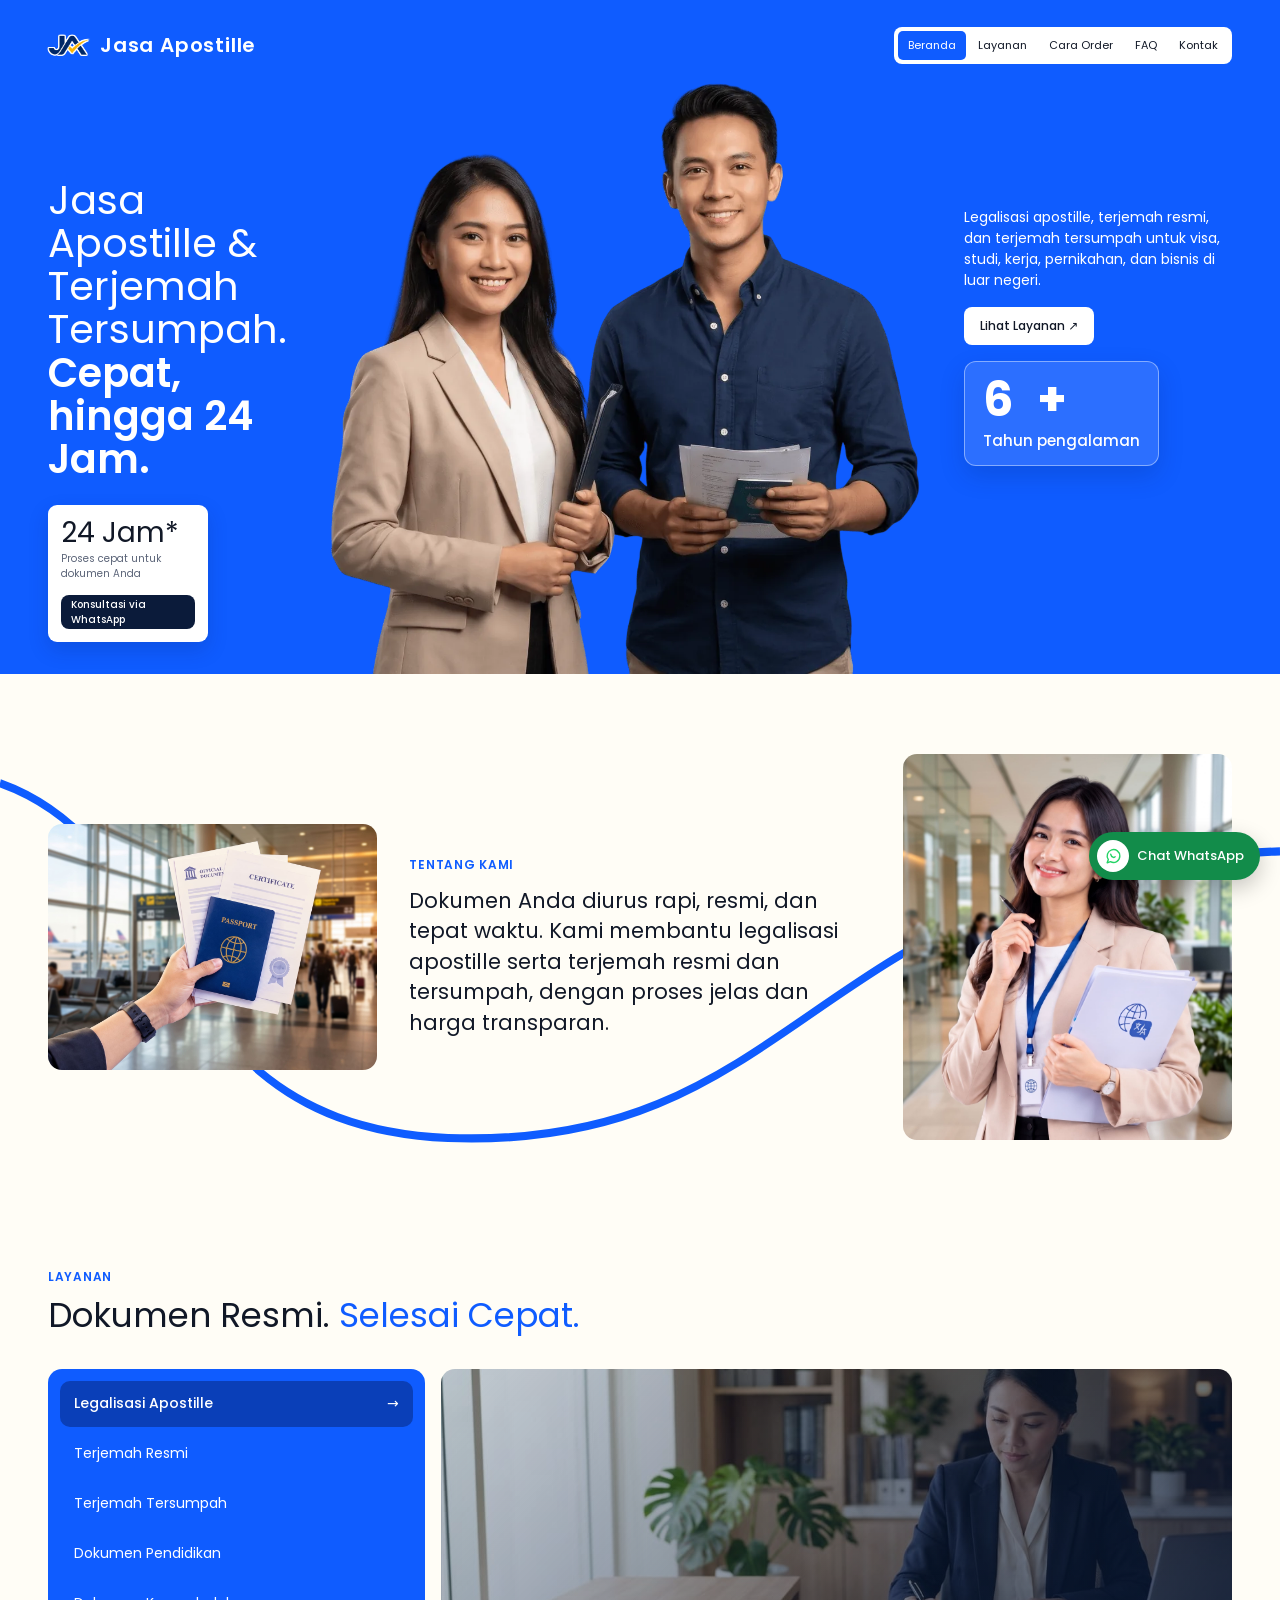
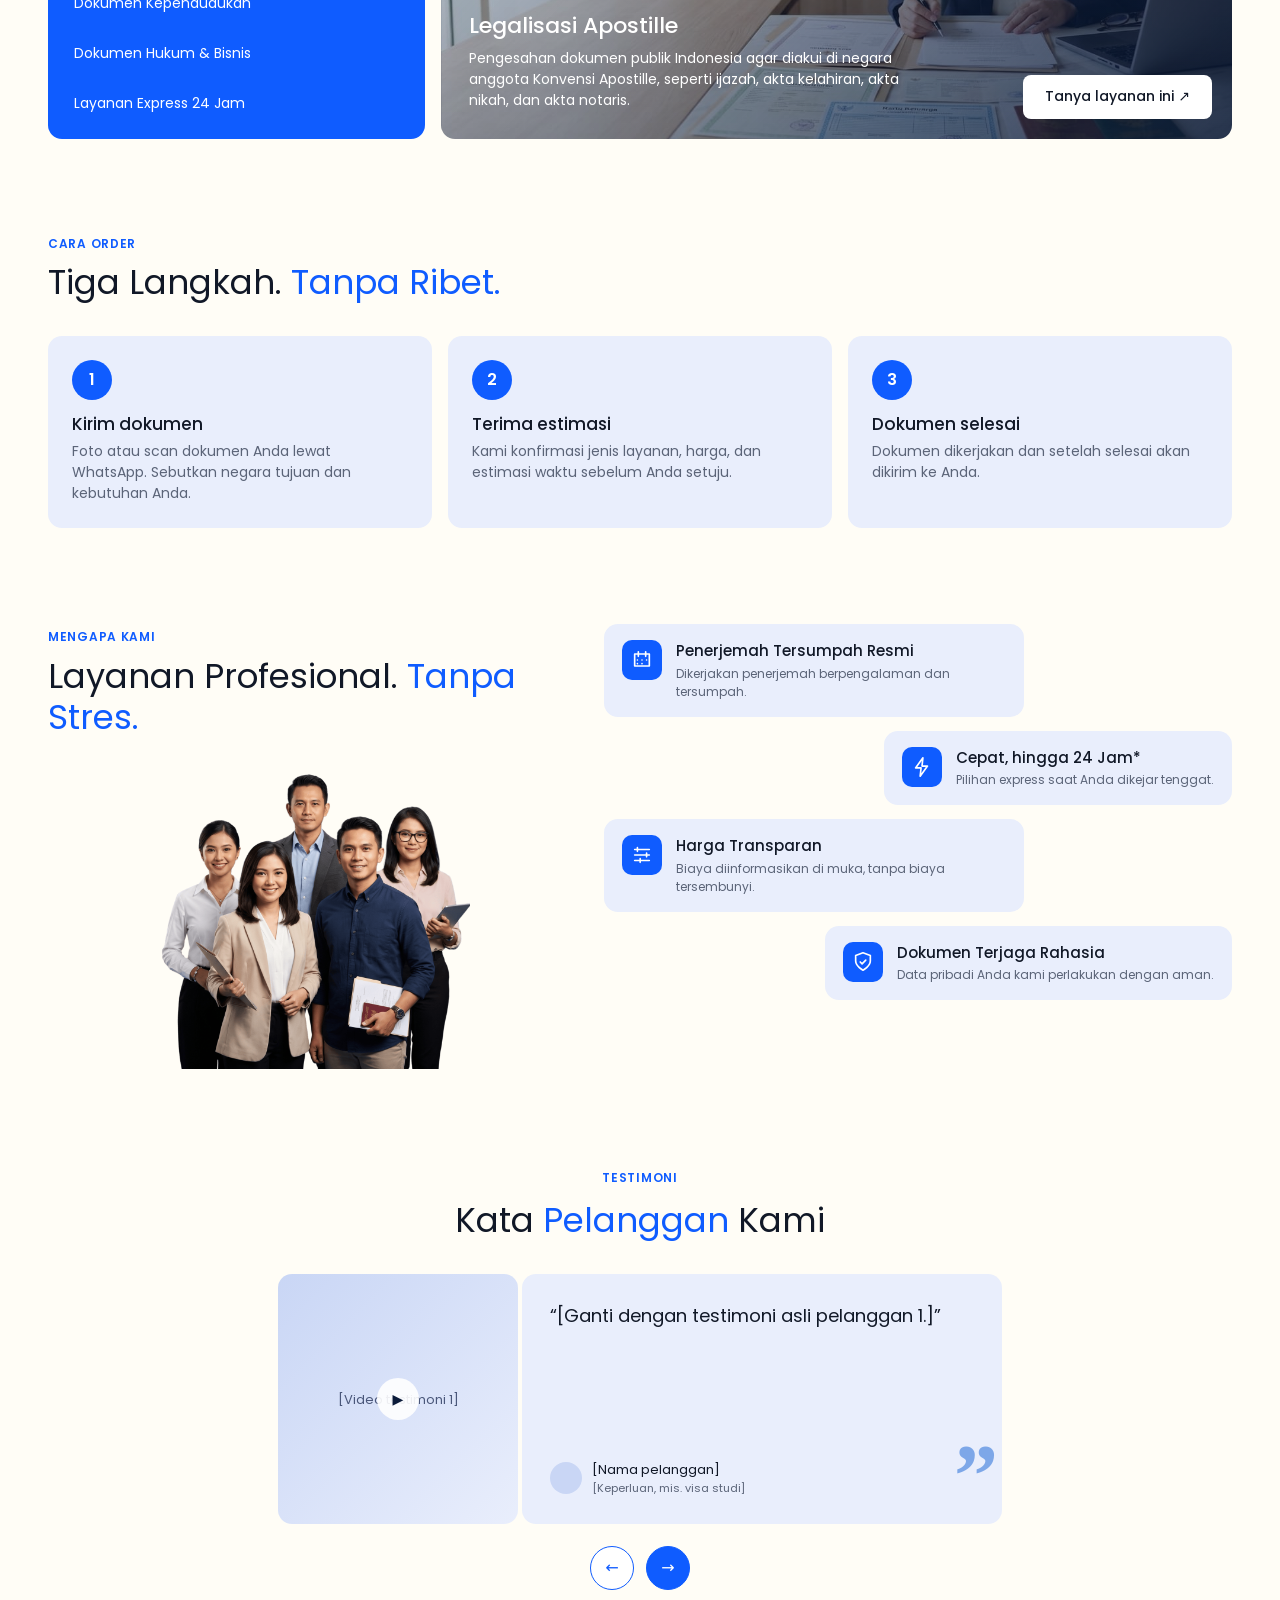
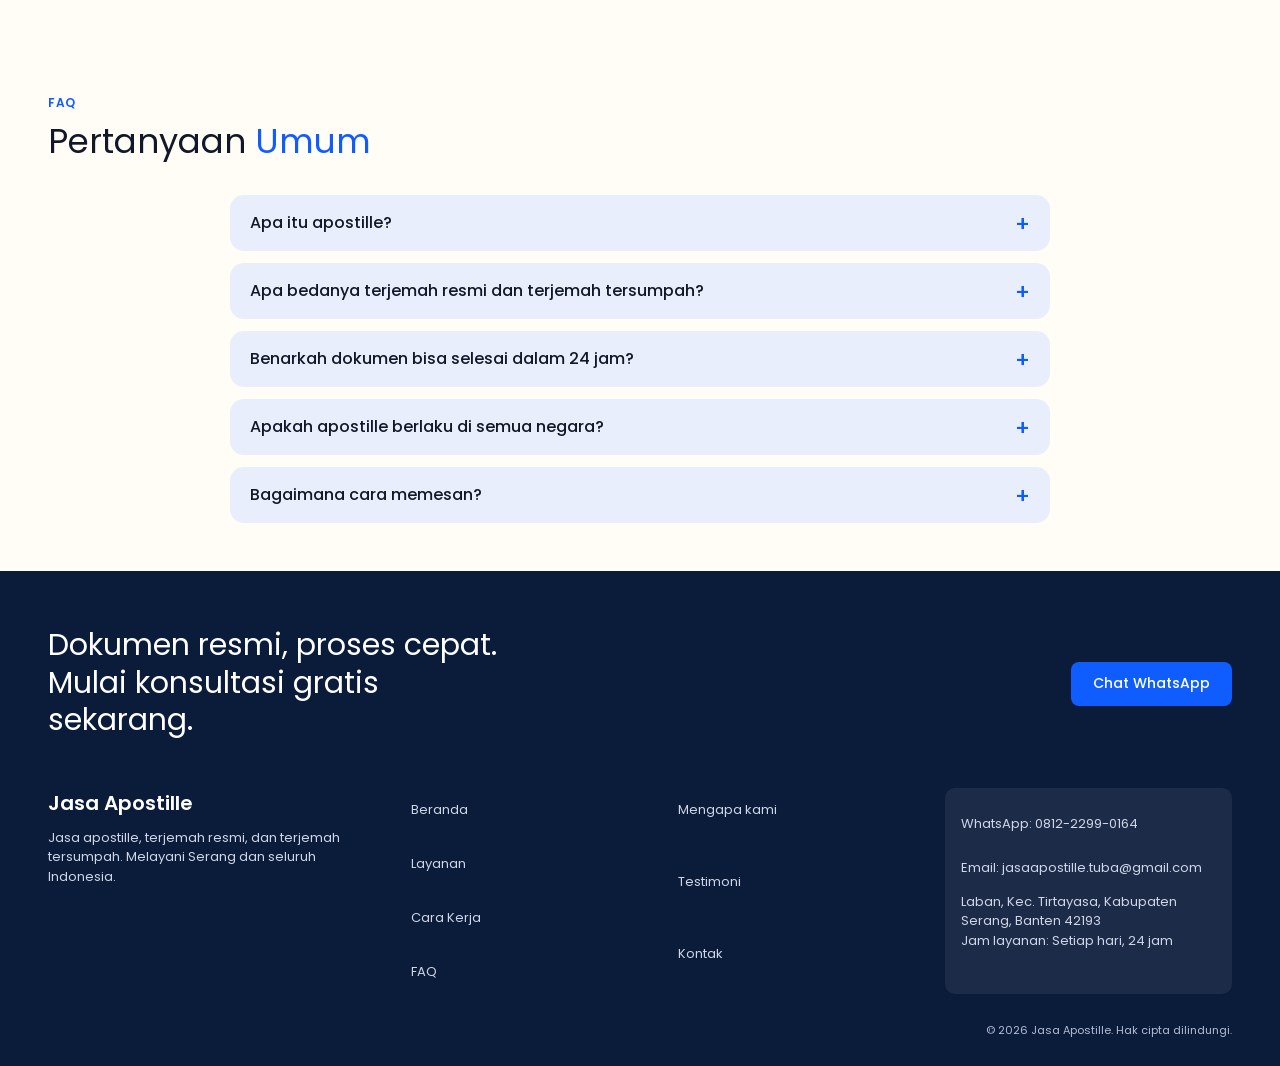
==== commit 4f68ba7a: "Add dedicated services page Co-authored-by: Copilot <223556219+Copilot@users.noreply.github.com>" ====
--- a/index.html
+++ b/index.html
@@ -175,8 +175,8 @@
           </button>
           <div class="pill" id="menu">
             <a class="active" href="#top">Beranda</a>
-            <a href="#layanan">Layanan</a>
-            <a href="#proses">Cara Kerja</a>
+            <a href="layanan.html">Layanan</a>
+            <a href="#proses">Cara Order</a>
             <a href="#faq">FAQ</a>
             <a href="#kontak">Kontak</a>
           </div>
@@ -192,7 +192,7 @@
               <small>Proses cepat untuk dokumen Anda</small>
               <a
                 class="btn btn-dark"
-                href="https://wa.me/6281222990164?text=Halo%2C%20saya%20ingin%20konsultasi%20jasa%20apostille%20%2F%20terjemah"
+                href="https://wa.me/6281222990164?text=Halo%2C%20saya%20tertarik%20dengan%20layanan%20Apostille%20dan%2Fatau%20Terjemah%20Tersumpah%20dari%20jasaapostille.my.id%0A%0AMohon%20informasi%20lebih%20lanjut.%20Terima%20kasih."
                 rel="noopener"
                 >Konsultasi via WhatsApp</a
               >
@@ -217,9 +217,8 @@
             </p>
             <a class="btn btn-light" href="#layanan">Lihat Layanan ↗</a>
             <div class="years" aria-label="Pengalaman">
-              <span class="count" data-start-year="2020">0</span><span class="plus">+</span><small
-                >Tahun pengalaman</small
-              >
+              <span class="count" data-start-year="2020">0</span
+              ><span class="plus">+</span><small>Tahun pengalaman</small>
             </div>
           </div>
         </div>
@@ -342,7 +341,7 @@
               </article>
               <a
                 class="btn btn-light wa-link"
-                href="https://wa.me/6281222990164?text=Halo%2C%20saya%20ingin%20tanya%20layanan"
+                href="https://wa.me/6281222990164?text=Halo%2C%20saya%20tertarik%20dengan%20layanan%20Apostille%20dan%2Fatau%20Terjemah%20Tersumpah%20dari%20jasaapostille.my.id%0A%0AMohon%20informasi%20lebih%20lanjut.%20Terima%20kasih."
                 rel="noopener"
                 >Tanya layanan ini ↗</a
               >
@@ -357,7 +356,7 @@
           data-reveal
         >
           <div class="sec-head">
-            <span class="label">Cara Kerja</span>
+            <span class="label">Cara Order</span>
             <h2 id="h-proses">
               Tiga Langkah. <span class="accent">Tanpa Ribet.</span>
             </h2>
@@ -383,8 +382,7 @@
               <div class="n">3</div>
               <h3>Dokumen selesai</h3>
               <p>
-                Dokumen dikerjakan dan dikirim ke Anda. Tersedia pengambilan
-                langsung atau pengiriman.
+                Dokumen dikerjakan dan setelah selesai akan dikirim ke Anda.
               </p>
             </li>
           </ol>
@@ -578,7 +576,7 @@
           </h2>
           <a
             class="btn btn-blue"
-            href="https://wa.me/6281222990164?text=Halo%2C%20saya%20ingin%20konsultasi%20jasa%20apostille%20%2F%20terjemah"
+            href="https://wa.me/6281222990164?text=Halo%2C%20saya%20tertarik%20dengan%20layanan%20Apostille%20dan%2Fatau%20Terjemah%20Tersumpah%20dari%20jasaapostille.my.id%0A%0AMohon%20informasi%20lebih%20lanjut.%20Terima%20kasih."
             rel="noopener"
             >Chat WhatsApp</a
           >
@@ -613,10 +611,6 @@
             Jam layanan: Setiap hari, 24 jam
           </address>
         </div>
-        <p class="note">
-          *Estimasi waktu bergantung jenis dokumen, jumlah halaman, dan proses
-          instansi. Estimasi pasti diberikan sebelum pesanan disetujui.
-        </p>
         <div class="copy">
           © <span id="copyrightYear"></span> Jasa Apostille. Hak cipta
           dilindungi.
@@ -626,10 +620,16 @@
 
     <a
       class="wa-float"
-      href="https://wa.me/6281222990164?text=Halo%2C%20saya%20ingin%20konsultasi%20jasa%20apostille%20%2F%20terjemah"
+      href="https://wa.me/6281222990164?text=Halo%2C%20saya%20tertarik%20dengan%20layanan%20Apostille%20dan%2Fatau%20Terjemah%20Tersumpah%20dari%20jasaapostille.my.id%0A%0AMohon%20informasi%20lebih%20lanjut.%20Terima%20kasih."
       rel="noopener"
       aria-label="Chat WhatsApp sekarang"
-      ><span class="wa-icon" aria-hidden="true"><svg viewBox="0 0 24 24" focusable="false"><path d="M20 11.5a8 8 0 0 1-11.8 7L4 20l1.5-4.1A8 8 0 1 1 20 11.5Z"/><path d="M8.5 9.2c.2 1.5 1.8 3.2 3.4 4 .5.2 1 .1 1.4-.2l.7-.6"/></svg></span><span>Chat WhatsApp</span></a
+      ><span class="wa-icon" aria-hidden="true"
+        ><svg viewBox="0 0 24 24" focusable="false">
+          <path d="M20 11.5a8 8 0 0 1-11.8 7L4 20l1.5-4.1A8 8 0 1 1 20 11.5Z" />
+          <path
+            d="M8.5 9.2c.2 1.5 1.8 3.2 3.4 4 .5.2 1 .1 1.4-.2l.7-.6"
+          /></svg></span
+      ><span>Chat WhatsApp</span></a
     >
 
     <script src="js/main.js"></script>
--- a/css/style.css
+++ b/css/style.css
@@ -14,6 +14,7 @@
 :focus-visible{outline:3px solid #ffb703;outline-offset:2px}
 .page{width:100%;max-width:none;margin:0;background:var(--cream);border-radius:0;overflow:hidden}
 .label{font-size:12px;font-weight:600;letter-spacing:.06em;color:var(--blue);text-transform:uppercase}
+.sr-only{position:absolute;width:1px;height:1px;padding:0;margin:-1px;overflow:hidden;clip:rect(0,0,0,0);white-space:nowrap;border:0}
 .accent{color:var(--blue)}
 .ph{background:linear-gradient(135deg,#c9d6f5,#e9eefc);display:flex;align-items:center;justify-content:center;color:#4a577a;font-size:13px;text-align:center;border-radius:var(--radius)}
 .btn{display:inline-flex;align-items:center;justify-content:center;min-height:44px;padding:0 22px;border-radius:8px;border:0;font-weight:500;font-size:14px;transition:background .18s ease,color .18s ease,box-shadow .18s ease,transform .18s ease}
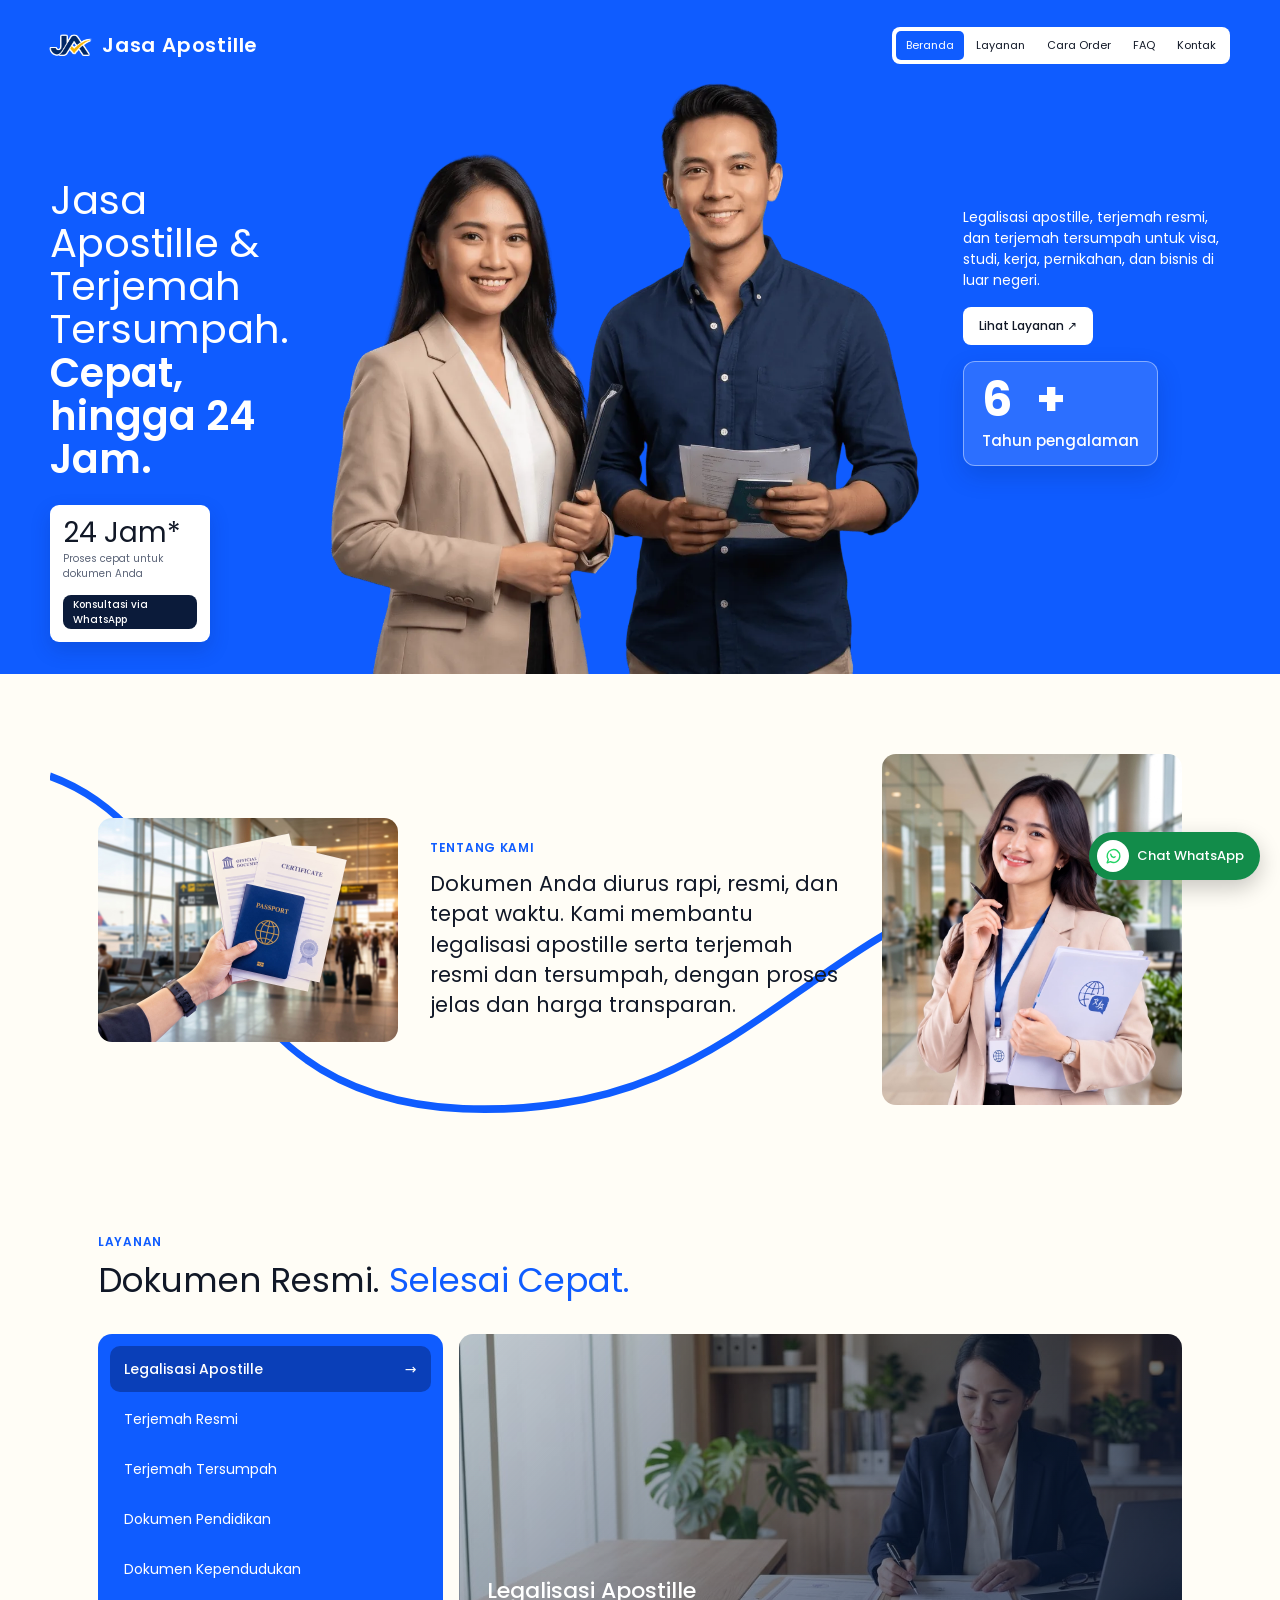
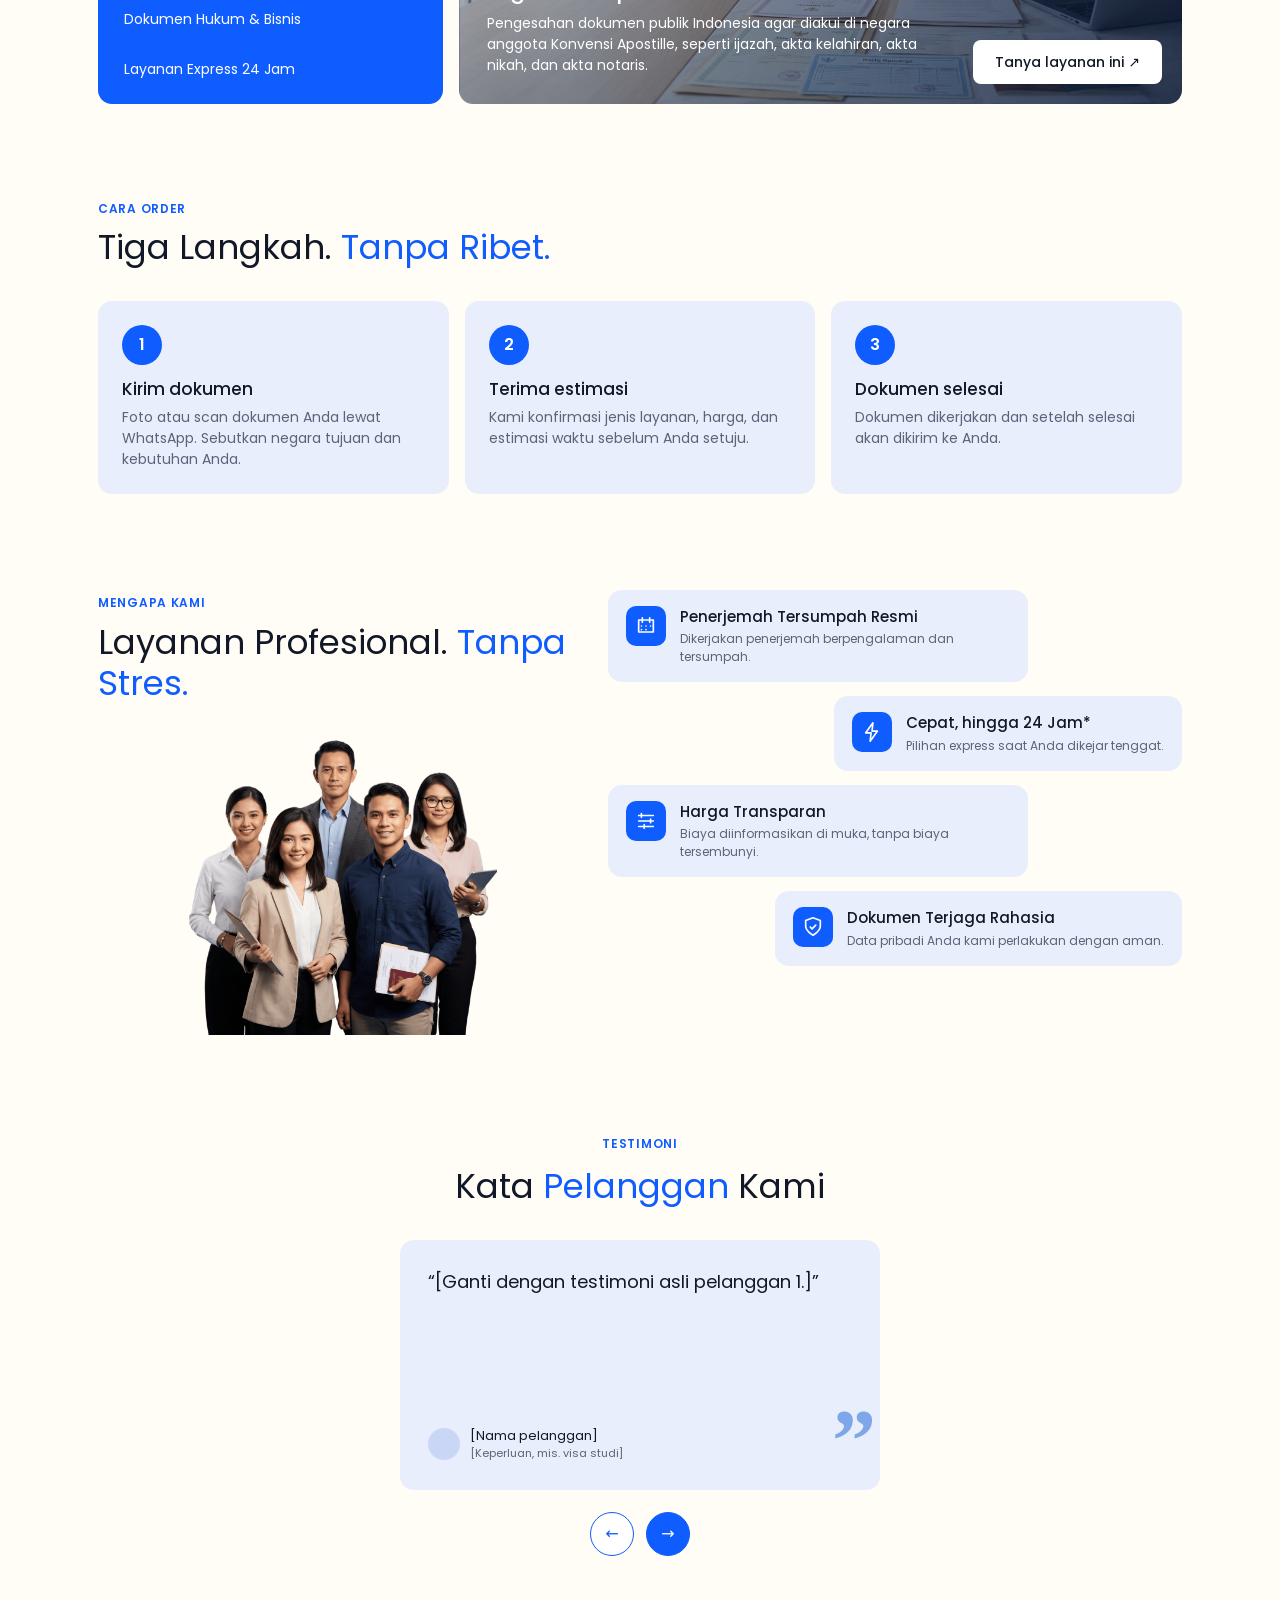
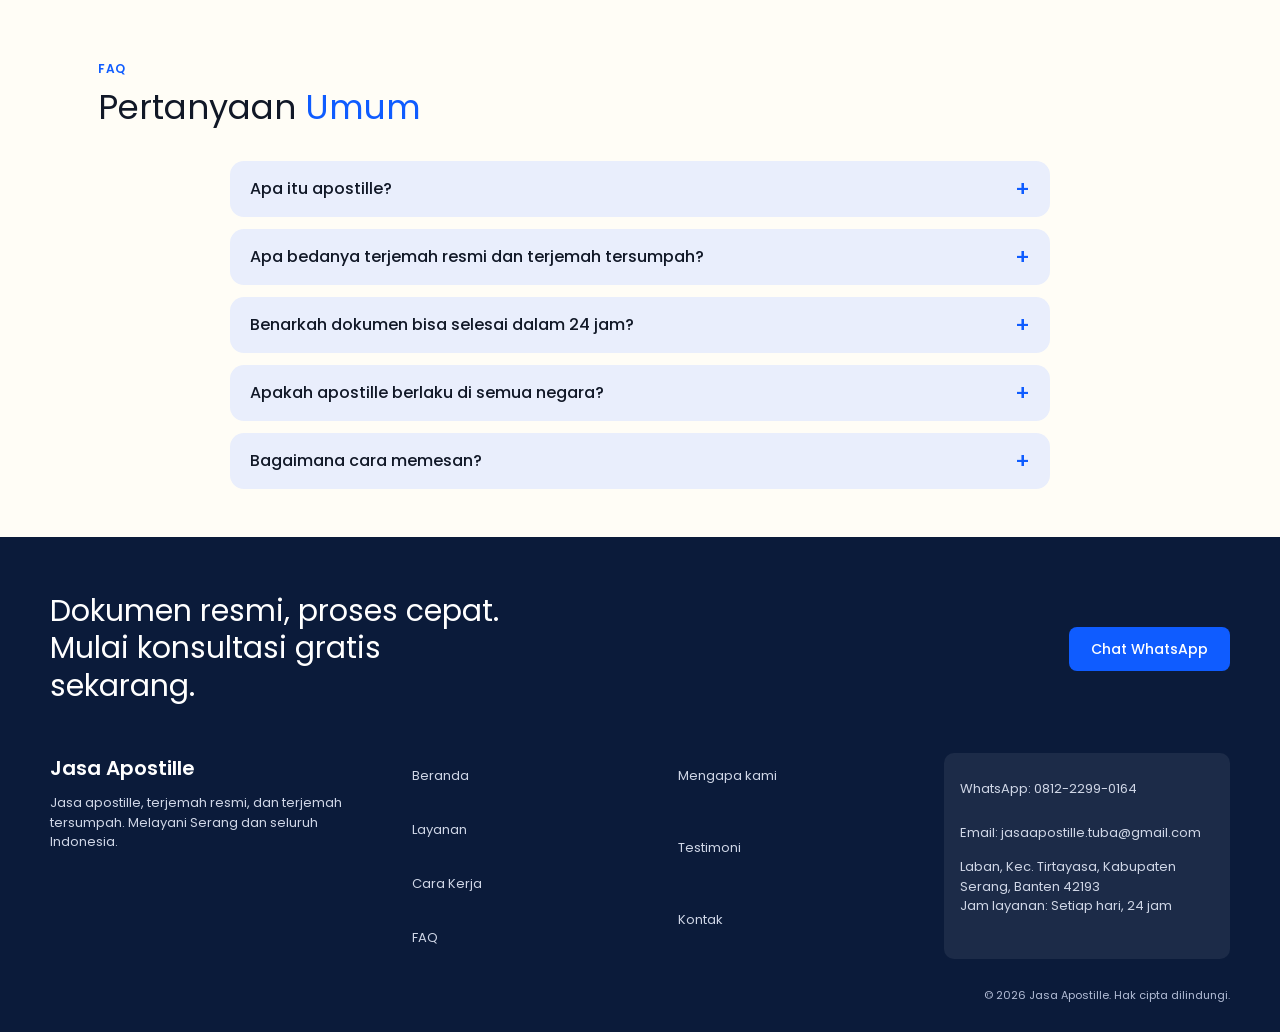
==== commit 40d7ba43: "Remove testimonial media card Co-authored-by: Copilot <223556219+Copilot@users.noreply.github.com>" ====
--- a/index.html
+++ b/index.html
@@ -460,14 +460,7 @@
           <span class="label">Testimoni</span>
           <h2 id="h-ulasan">Kata <span class="accent">Pelanggan</span> Kami</h2>
           <div class="testi-grid">
-            <div
-              class="ph vid"
-              role="img"
-              aria-label="Placeholder video testimoni 1"
-            >
-              [Video testimoni 1]<span class="play" aria-hidden="true">▶</span>
-            </div>
-            <div class="quote" hidden>
+            <div class="quote">
               <blockquote>
                 <p>“[Ganti dengan testimoni asli pelanggan 1.]”</p>
               </blockquote>
@@ -478,7 +471,7 @@
                 </div>
               </div>
             </div>
-            <div class="quote" hidden>
+            <div class="quote">
               <blockquote>
                 <p>“[Ganti dengan testimoni asli pelanggan 2.]”</p>
               </blockquote>
@@ -487,7 +480,7 @@
                 <div>[Nama pelanggan]<small>[Keperluan]</small></div>
               </div>
             </div>
-            <div class="quote" hidden>
+            <div class="quote">
               <blockquote>
                 <p>“[Ganti dengan testimoni asli pelanggan 3.]”</p>
               </blockquote>
--- a/css/style.css
+++ b/css/style.css
@@ -28,7 +28,8 @@
 
 /* Hero */
 .hero{background:var(--blue);color:#fff;padding:24px 48px 0}
-.nav{display:flex;flex-wrap:wrap;gap:16px;align-items:center;justify-content:space-between}
+.nav{width:100%;max-width:1180px;margin:0 auto;display:flex;flex-wrap:wrap;gap:16px;align-items:center;justify-content:space-between}
+.hero-grid{max-width:1180px;width:100%;margin-left:auto;margin-right:auto}
 .logo{display:inline-flex;align-items:center;gap:10px;font-weight:600;font-size:20px;letter-spacing:.04em}
 .logo img{width:42px;height:42px;object-fit:contain;filter:drop-shadow(1px 0 #fff) drop-shadow(-1px 0 #fff) drop-shadow(0 1px #fff) drop-shadow(0 -1px #fff)}
 .pill{display:flex;flex-wrap:wrap;gap:2px;background:#fff;padding:4px;border-radius:8px}
@@ -70,7 +71,7 @@
 }
 
 /* About */
-.about{padding:80px 48px;display:grid;grid-template-columns:1fr 1.4fr 1fr;gap:32px;align-items:center;position:relative}
+.about{max-width:1180px;margin:0 auto;padding:80px 48px;display:grid;grid-template-columns:1fr 1.4fr 1fr;gap:32px;align-items:center;position:relative}
 .about p{font-size:21px;line-height:1.45;margin:12px 0 0}
 .about-image{width:100%;object-fit:cover;border-radius:var(--radius)}
 .about > img.about-image:first-of-type{height:auto;aspect-ratio:2400 / 1792}
@@ -79,7 +80,7 @@
 .about>*{position:relative;z-index:1}
 
 /* Services */
-.services,.process,.faq{padding:48px}
+.services,.process,.faq{max-width:1180px;margin-left:auto;margin-right:auto;padding:48px}
 .sec-head{display:flex;flex-direction:column;align-items:flex-start;gap:4px;margin-bottom:28px}
 .sec-head h2{margin:0;font-size:clamp(24px,3.2vw,34px);font-weight:400;text-align:left}
 .svc-grid{display:grid;grid-template-columns:1fr 2.1fr;gap:16px}
@@ -113,7 +114,7 @@
 .steps p{margin:0;font-size:14px;color:var(--muted)}
 
 /* Why */
-.why{padding:48px;display:grid;grid-template-columns:1fr 1.2fr;gap:32px}
+.why{max-width:1180px;margin-left:auto;margin-right:auto;padding:48px;display:grid;grid-template-columns:1fr 1.2fr;gap:32px}
 .why h2{margin:8px 0 28px;font-size:clamp(24px,3.2vw,34px);font-weight:400;line-height:1.2}
 .why .team{width:100%;height:auto;aspect-ratio:1080 / 1024;max-width:320px;margin-inline:auto;object-fit:contain;border-radius:0;background:transparent}
 .cards{display:grid;gap:14px;align-content:start}
@@ -126,9 +127,9 @@
 .card p{margin:2px 0 0;font-size:12px;color:var(--muted)}
 
 /* Testimonials */
-.testi{padding:48px 48px 56px;text-align:center}
+.testi{max-width:1180px;margin-left:auto;margin-right:auto;padding:48px 48px 56px;text-align:center}
 .testi h2{margin:6px 0 28px;font-size:clamp(24px,3.2vw,34px);font-weight:400}
-.testi-grid{display:grid;grid-template-columns:240px 480px;gap:4px;width:100%;max-width:724px;margin-inline:auto;text-align:left;align-items:center}
+.testi-grid{display:grid;grid-template-columns:minmax(0,480px);gap:4px;width:100%;max-width:480px;margin-inline:auto;text-align:left;align-items:center}
 .vid{position:relative;height:250px}
 .quote{position:relative;width:100%;max-width:480px;margin-inline:0;background:var(--soft);border-radius:var(--radius);padding:28px;display:flex;flex-direction:column;justify-content:space-between;gap:20px;min-height:250px}
 .quote::after{content:"”";position:absolute;right:20px;bottom:18px;color:#7da7e8;font-family:Georgia,serif;font-size:88px;font-weight:700;line-height:.7;letter-spacing:-16px}
@@ -155,6 +156,7 @@
 
 /* Footer */
 footer{background:var(--navy);color:#fff;padding:56px 48px 28px}
+footer>*{max-width:1180px;margin-left:auto;margin-right:auto}
 .cta{display:flex;flex-wrap:wrap;gap:20px;justify-content:space-between;align-items:center;margin-bottom:48px}
 .cta h2{margin:0;font-size:clamp(22px,3vw,30px);font-weight:400;max-width:460px;line-height:1.25}
 .foot-grid{display:grid;grid-template-columns:1.4fr 1fr 1fr 1.2fr;gap:28px;font-size:13px;color:#cfd6e6}
@@ -187,8 +189,8 @@
   .sec-head h2{text-align:left}
   .about{padding-top:56px;padding-bottom:56px}
   .about .curve{display:none}
-  .testi-grid{grid-template-columns:1fr 1fr}
-  .quote{grid-column:1/-1;max-width:none}
+  .testi-grid{grid-template-columns:minmax(0,1fr)}
+  .quote{grid-column:auto;max-width:none}
   .foot-grid{grid-template-columns:1fr 1fr}
   .foot-grid>:first-child,.contact{grid-column:1/-1}
 }
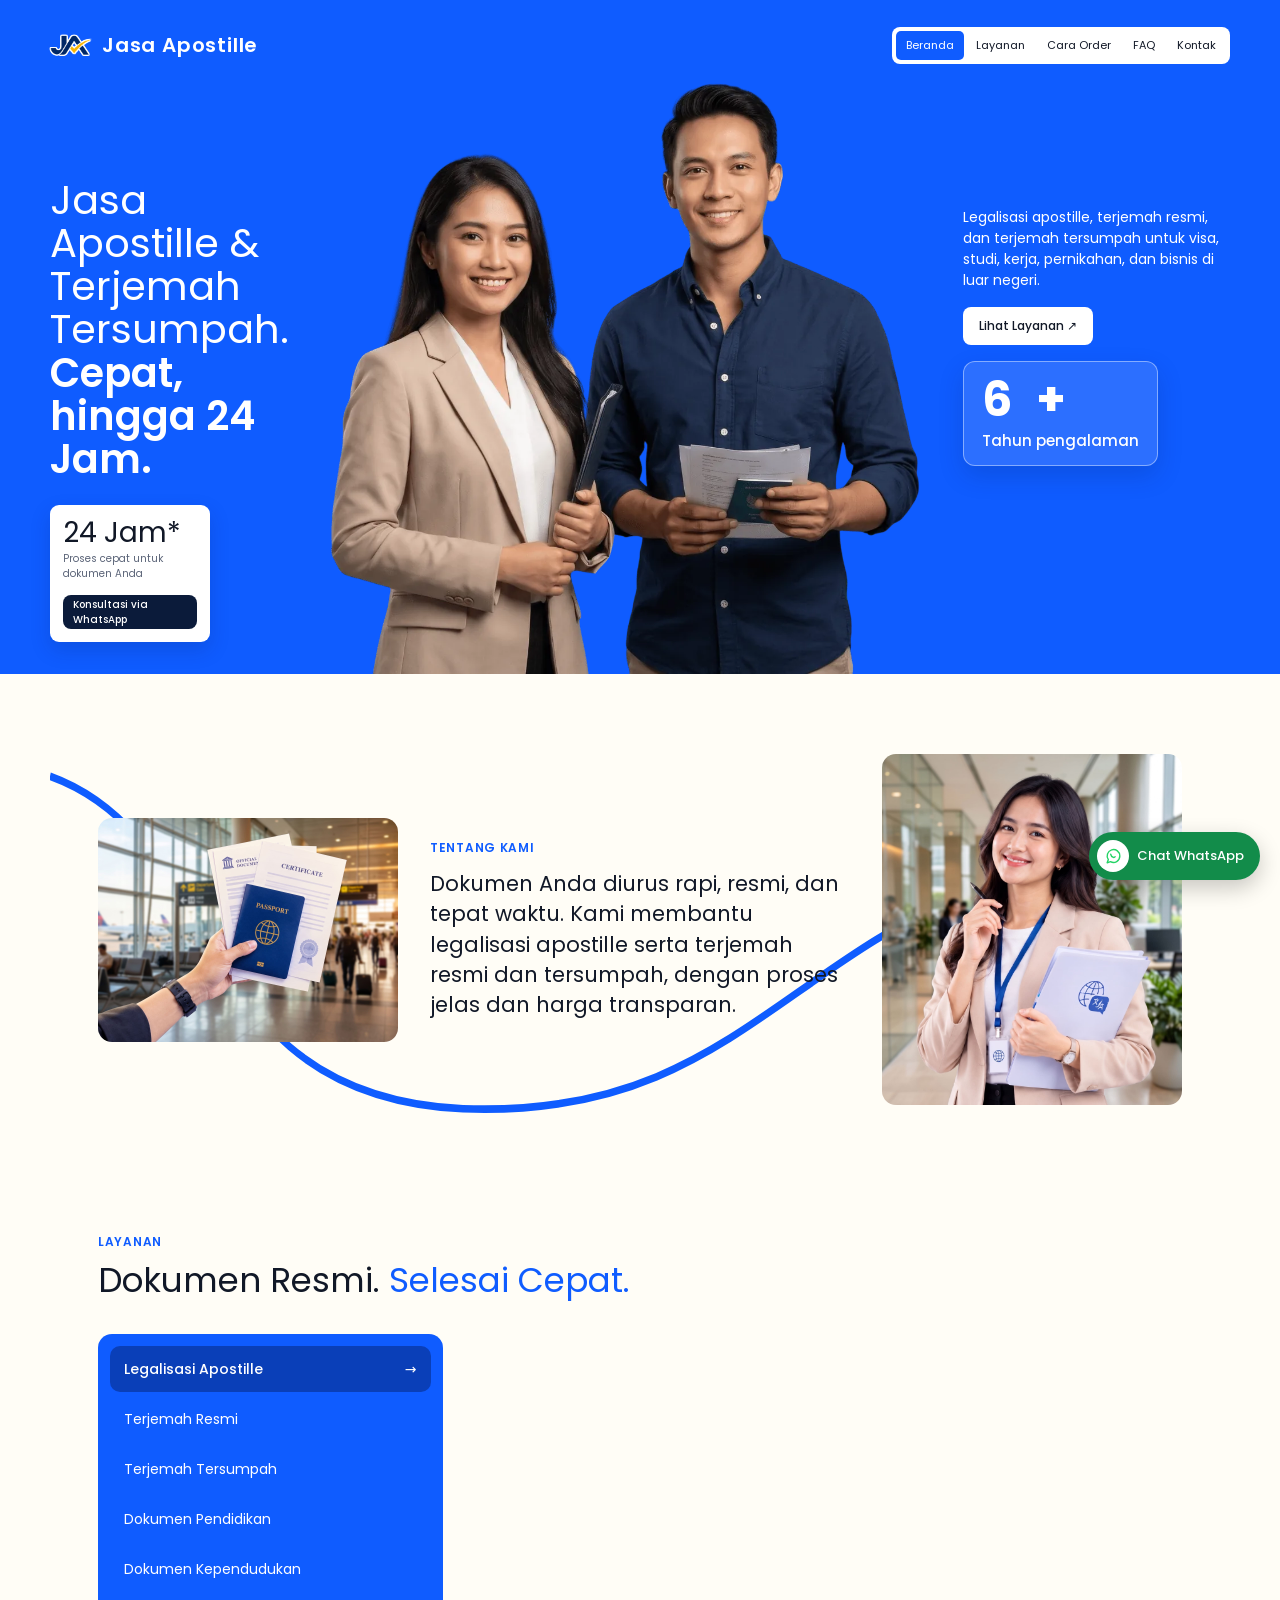
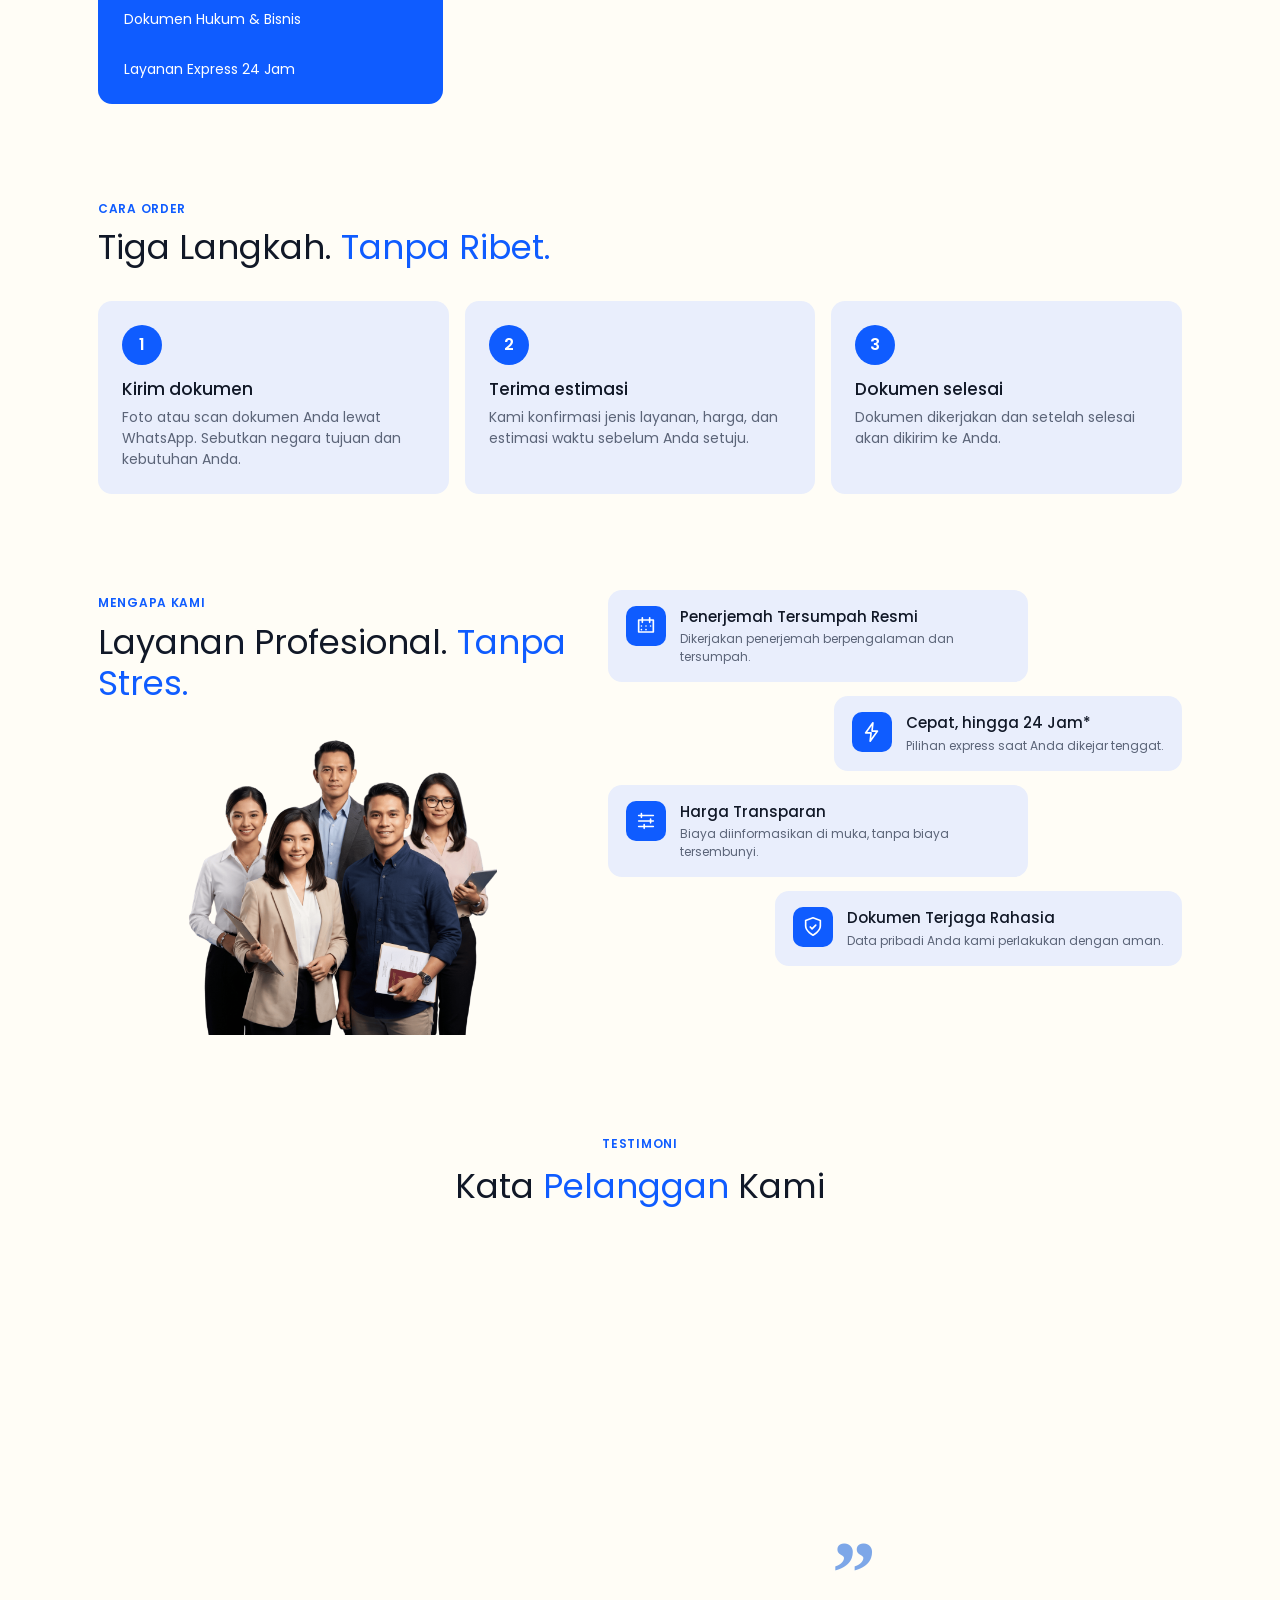
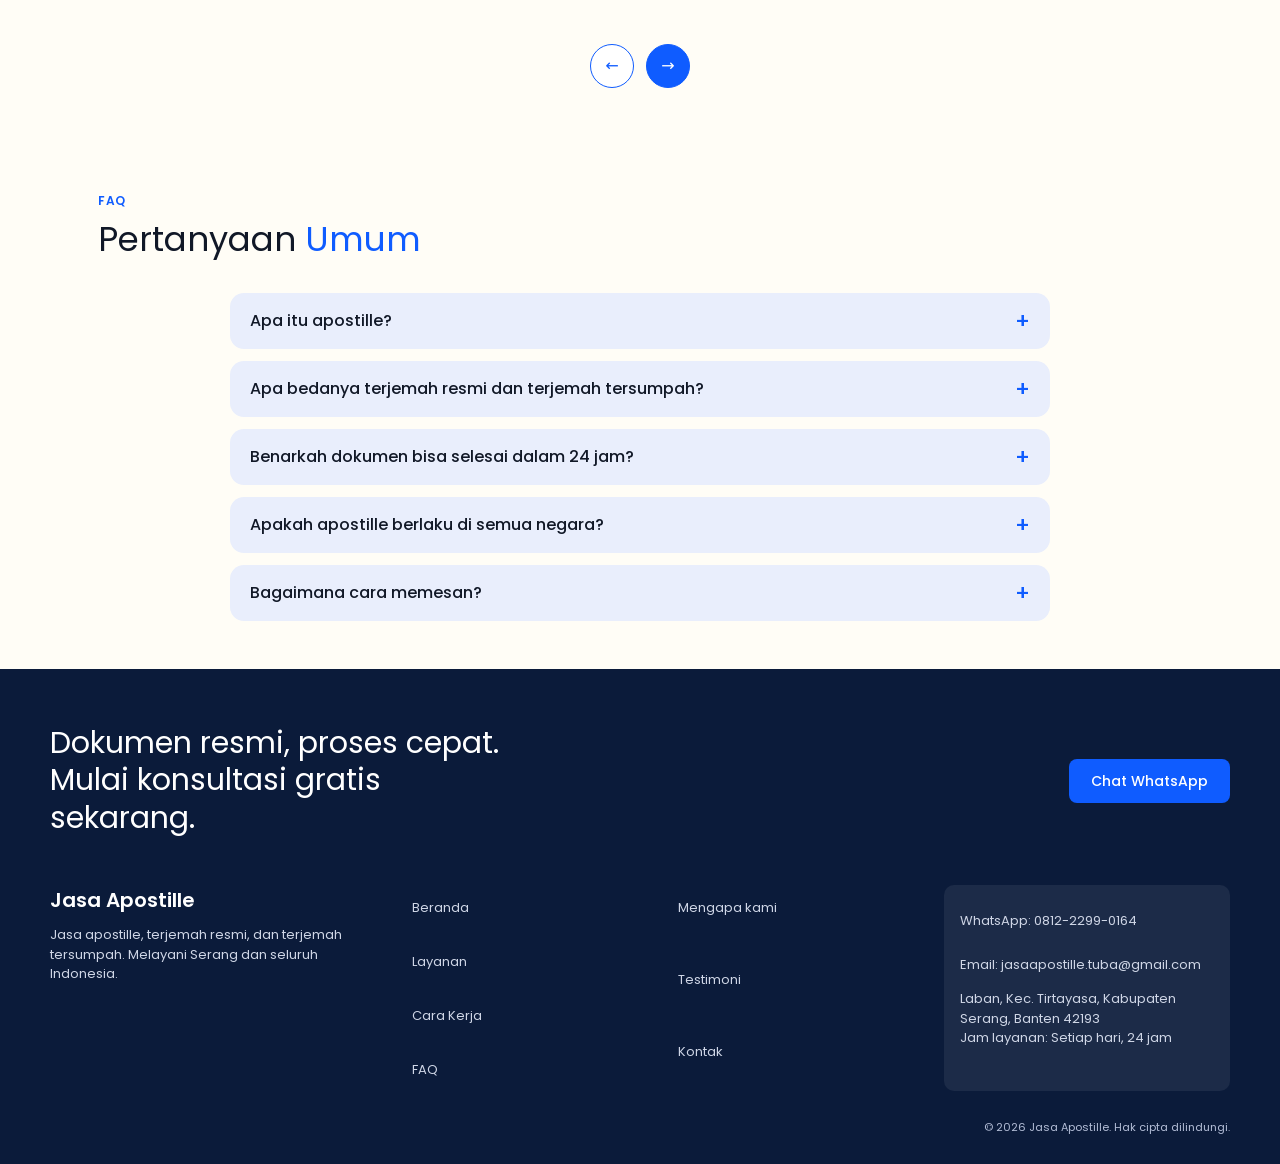
==== commit b99b4038: "Perbarui avatar testimoni pelanggan Co-authored-by: Copilot <223556219+Copilot@users.noreply.github." ====
--- a/index.html
+++ b/index.html
@@ -462,12 +462,17 @@
           <div class="testi-grid">
             <div class="quote">
               <blockquote>
-                <p>“[Ganti dengan testimoni asli pelanggan 1.]”</p>
+                <p>“Assalamualaikum</p><p>Terima kasih banyak atas bantuannya. Alhamdulillah, sekarang saya sudah berada di Arab Saudi. Proses Apostille dan terjemahan dokumen berjalan dengan lancar hingga akhirnya saya bisa berangkat dan bekerja di Saudi.</p><p>Terima kasih atas pelayanan dan pendampingannya. Semoga semakin sukses dan berkah selalu.”</p>
               </blockquote>
               <div class="who">
-                <i></i>
+                <img
+                  src="assets/testimoni-zendri.png"
+                  width="32"
+                  height="32"
+                  alt="Foto Zendri"
+                />
                 <div>
-                  [Nama pelanggan]<small>[Keperluan, mis. visa studi]</small>
+                  Zendri<small>Bekerja di Restoran Indonesia, Al-Bait Asia – Makkah, Arab Saudi</small>
                 </div>
               </div>
             </div>
--- a/css/style.css
+++ b/css/style.css
@@ -137,7 +137,7 @@
 .quote[hidden]{display:none}
 .quote p{margin:0;font-size:18px;line-height:1.5}
 .who{display:flex;align-items:center;gap:10px;font-size:13px}
-.who i{width:32px;height:32px;border-radius:50%;background:#c9d6f5}
+.who img{display:block;width:32px;height:32px;min-width:32px;min-height:32px;aspect-ratio:1;border-radius:50%;overflow:hidden;object-fit:cover;object-position:center;flex:0 0 32px}
 .who small{display:block;color:var(--muted);font-size:11px}
 .arrows{display:flex;gap:12px;justify-content:center;margin-top:22px}
 .arrows button{width:44px;height:44px;border-radius:50%;border:1.5px solid var(--blue);background:#fff;color:var(--blue);transition:transform .18s ease,background .18s ease,color .18s ease}
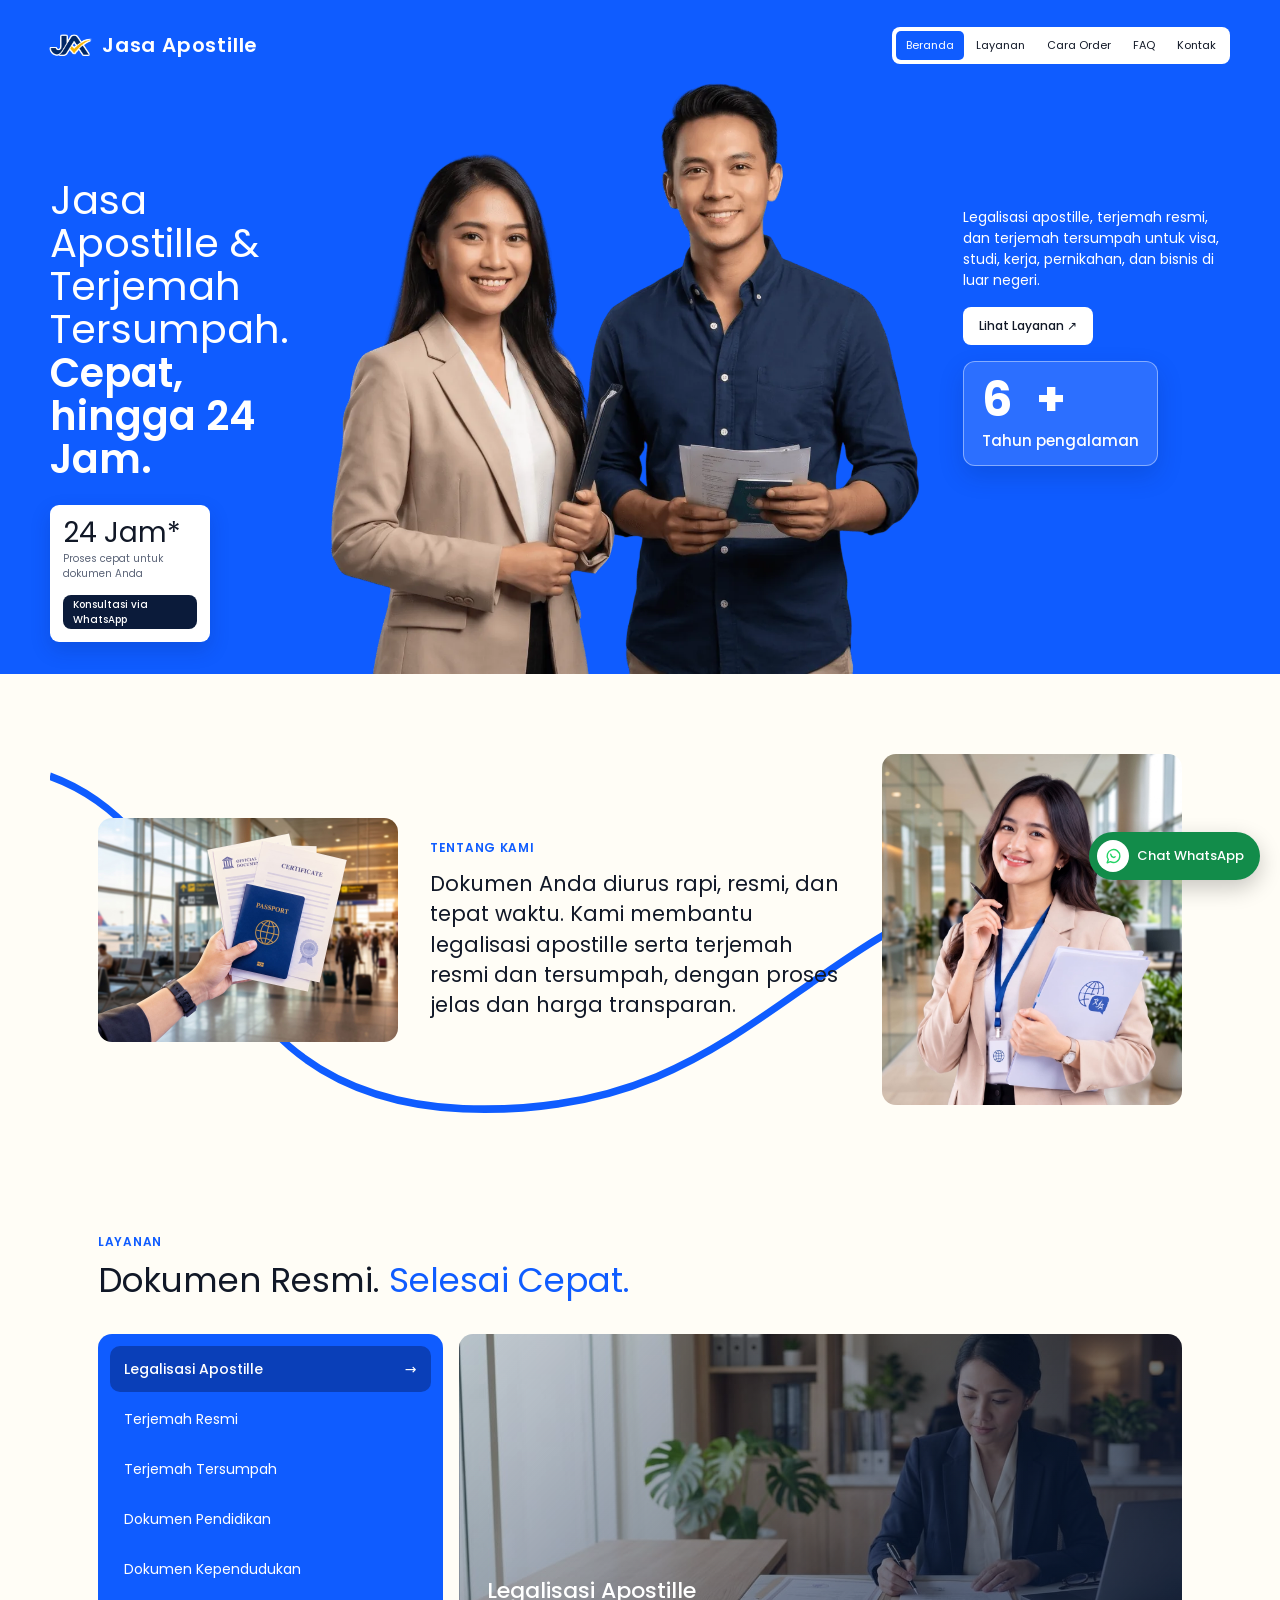
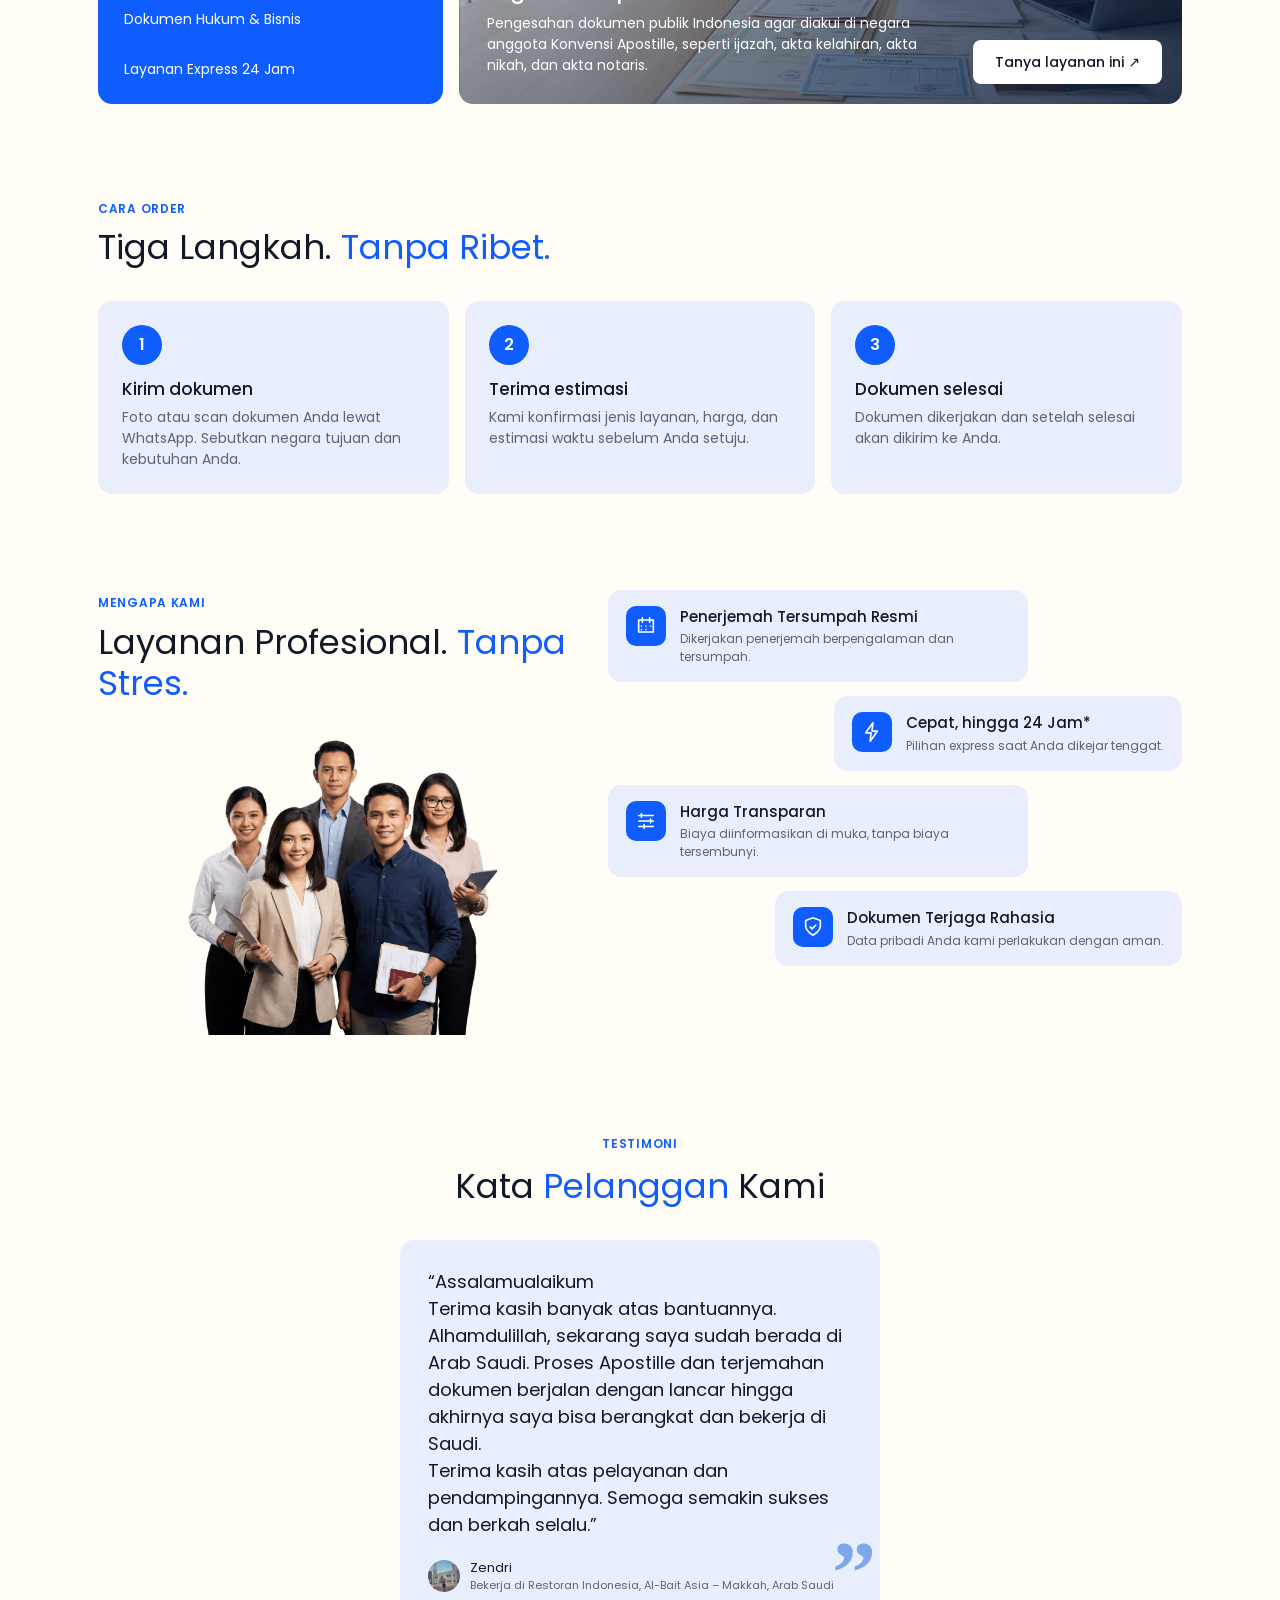
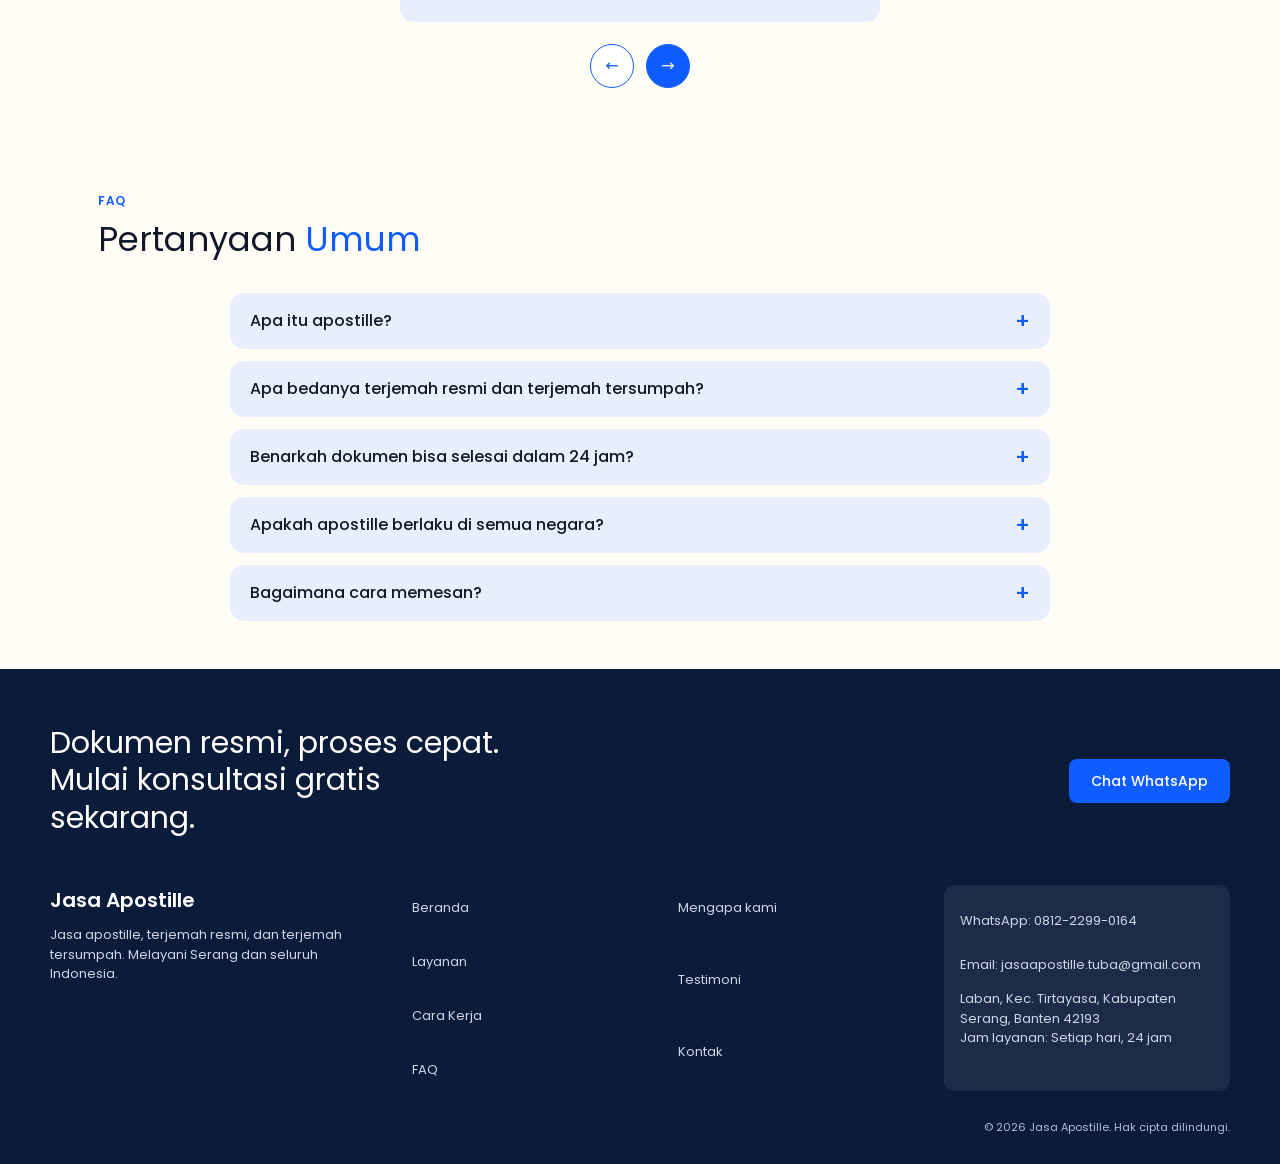
==== commit 7f32282e: "Perbarui metadata SEO halaman utama Co-authored-by: Copilot <223556219+Copilot@users.noreply.github." ====
--- a/index.html
+++ b/index.html
@@ -7,7 +7,7 @@
     <!-- ====== SEO: GANTI semua [..] dan domain contoh sebelum tayang ====== -->
     <title>
       Jasa Apostille &amp; Terjemah Tersumpah Resmi, Cepat 24 Jam | Jasa
-      Apostile
+      Apostille
     </title>
     <meta
       name="description"
@@ -32,9 +32,21 @@
     <meta property="og:url" content="https://www.jasaapostille.my.id/" />
     <meta
       property="og:image"
-      content="https://www.jasaapostille.my.id/og-image.jpg"
+      content="https://www.jasaapostille.my.id/assets/og-image.png"
     />
     <meta name="twitter:card" content="summary_large_image" />
+    <meta
+      name="twitter:title"
+      content="Jasa Apostille &amp; Terjemah Tersumpah Resmi, Cepat 24 Jam"
+    />
+    <meta
+      name="twitter:description"
+      content="Apostille, terjemah resmi, dan terjemah tersumpah. Proses cepat hingga 24 jam. Konsultasi gratis via WhatsApp."
+    />
+    <meta
+      name="twitter:image"
+      content="https://www.jasaapostille.my.id/assets/og-image.png"
+    />
 
     <link rel="preconnect" href="https://fonts.googleapis.com" />
     <link rel="preconnect" href="https://fonts.gstatic.com" crossorigin />
@@ -50,7 +62,7 @@
         "@type": "ProfessionalService",
         "name": "Jasa Apostille",
         "url": "https://www.jasaapostille.my.id/",
-        "image": "https://www.jasaapostille.my.id/og-image.jpg",
+        "image": "https://www.jasaapostille.my.id/assets/og-image.png",
         "telephone": "+62-812-2299-0164",
         "description": "Jasa legalisasi apostille, terjemah resmi, dan terjemah tersumpah dengan proses cepat hingga 24 jam.",
         "address": {
@@ -100,6 +112,22 @@
             }
           ]
         }
+      }
+    </script>
+
+    <!-- Data terstruktur: breadcrumb halaman beranda -->
+    <script type="application/ld+json">
+      {
+        "@context": "https://schema.org",
+        "@type": "BreadcrumbList",
+        "itemListElement": [
+          {
+            "@type": "ListItem",
+            "position": 1,
+            "name": "Beranda",
+            "item": "https://www.jasaapostille.my.id/"
+          }
+        ]
       }
     </script>
 
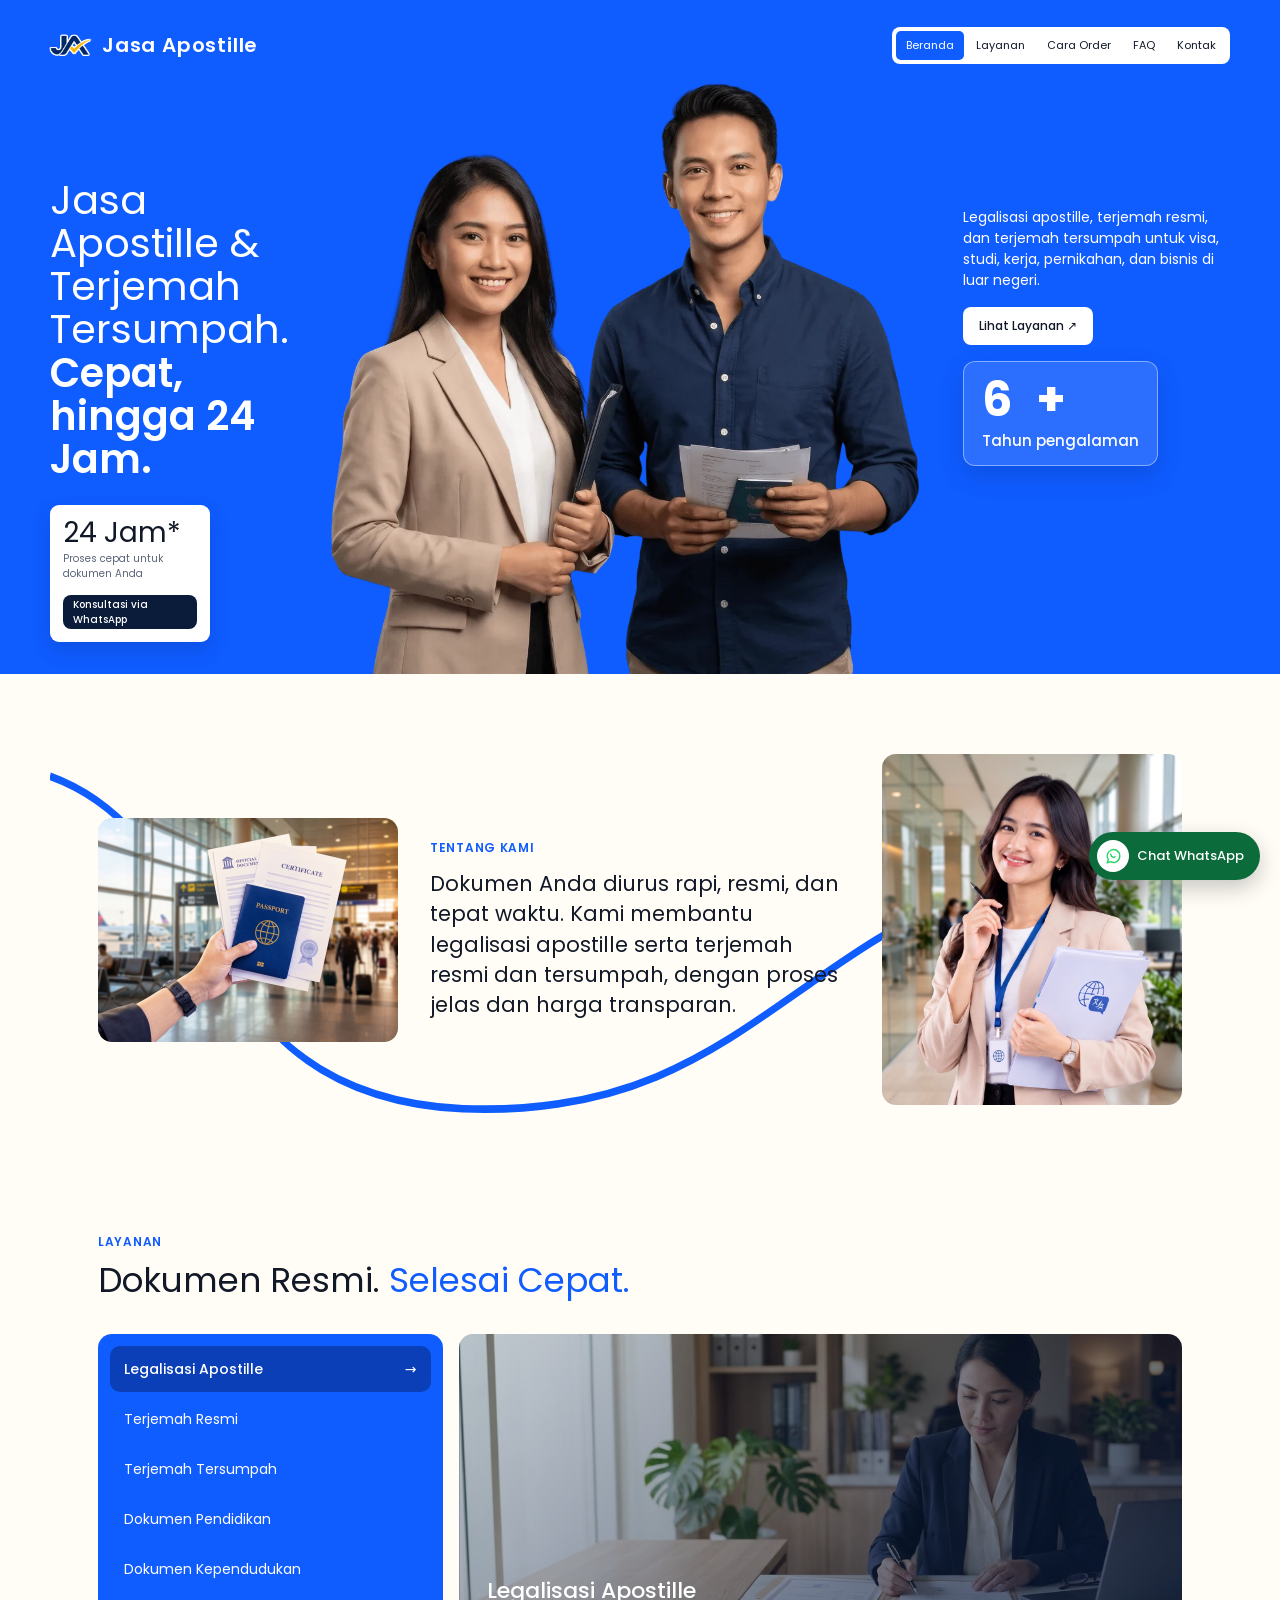
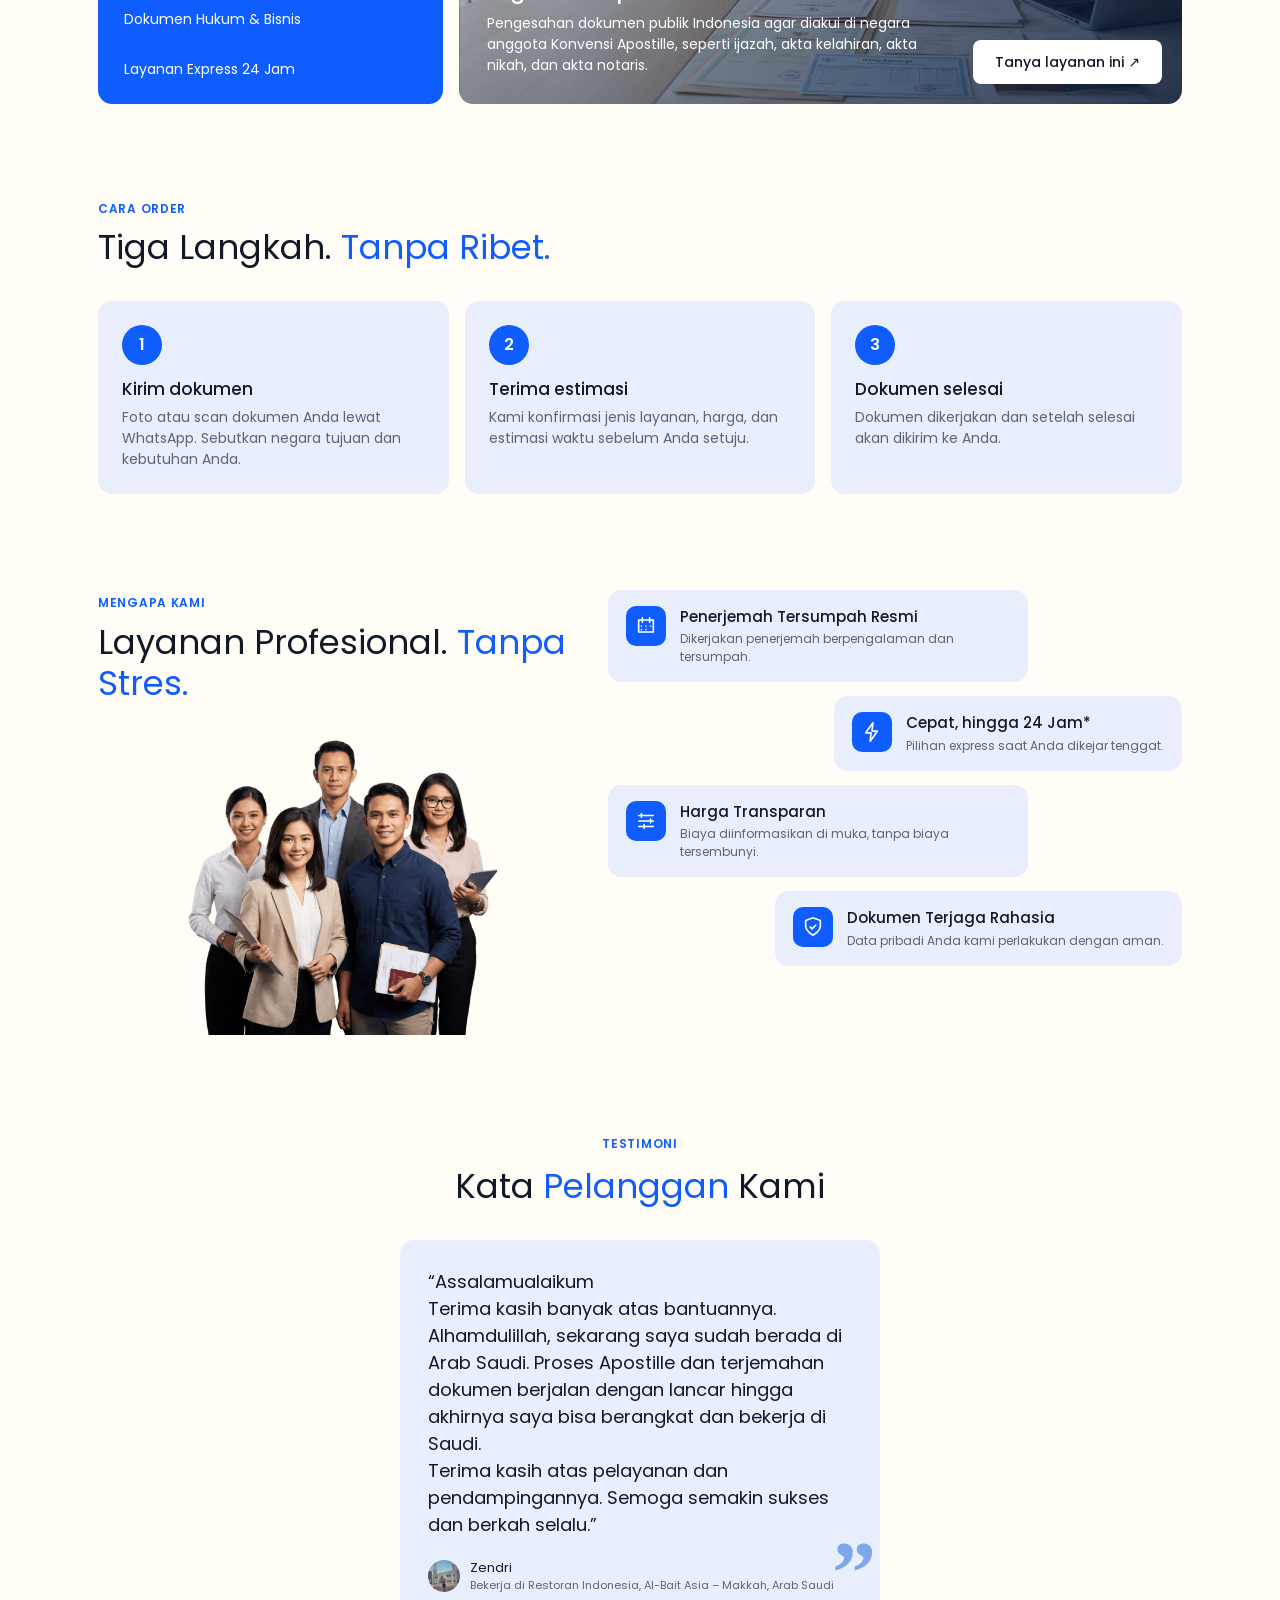
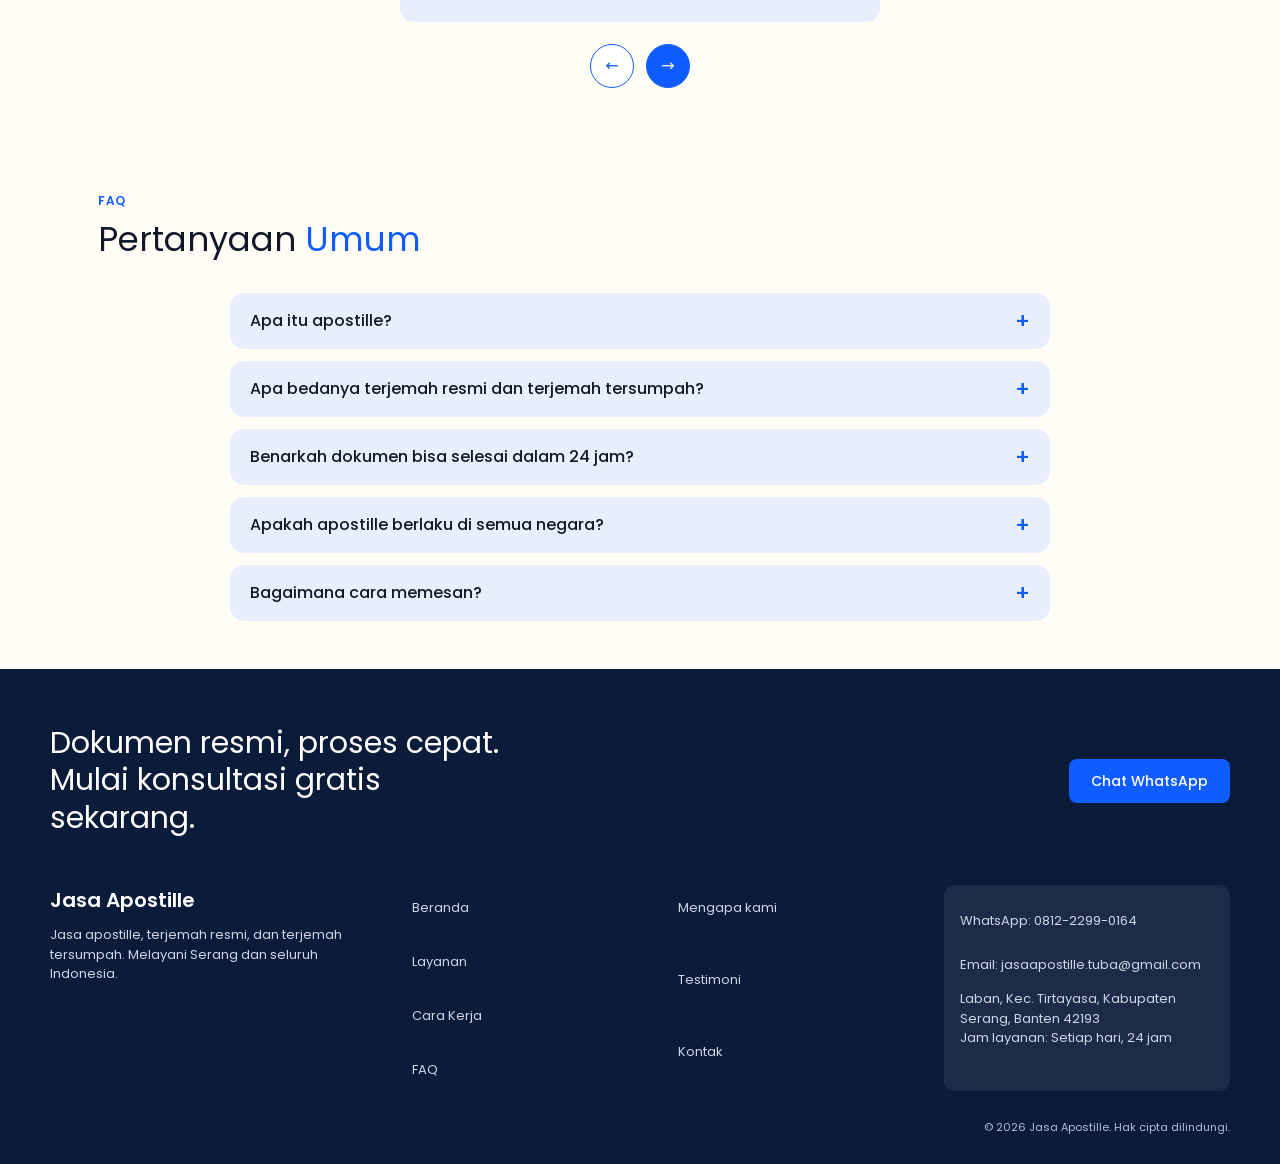
==== commit cd6eb9c4: "Update social preview thumbnail Co-authored-by: Copilot <223556219+Copilot@users.noreply.github.com>" ====
--- a/index.html
+++ b/index.html
@@ -32,7 +32,7 @@
     <meta property="og:url" content="https://www.jasaapostille.my.id/" />
     <meta
       property="og:image"
-      content="https://www.jasaapostille.my.id/assets/og-image.png"
+      content="https://www.jasaapostille.my.id/assets/Thumbnail.jpeg"
     />
     <meta name="twitter:card" content="summary_large_image" />
     <meta
@@ -45,7 +45,7 @@
     />
     <meta
       name="twitter:image"
-      content="https://www.jasaapostille.my.id/assets/og-image.png"
+      content="https://www.jasaapostille.my.id/assets/Thumbnail.jpeg"
     />
 
     <link rel="preconnect" href="https://fonts.googleapis.com" />
@@ -62,7 +62,7 @@
         "@type": "ProfessionalService",
         "name": "Jasa Apostille",
         "url": "https://www.jasaapostille.my.id/",
-        "image": "https://www.jasaapostille.my.id/assets/og-image.png",
+        "image": "https://www.jasaapostille.my.id/assets/Thumbnail.jpeg",
         "telephone": "+62-812-2299-0164",
         "description": "Jasa legalisasi apostille, terjemah resmi, dan terjemah tersumpah dengan proses cepat hingga 24 jam.",
         "address": {
@@ -494,7 +494,7 @@
               </blockquote>
               <div class="who">
                 <img
-                  src="assets/testimoni-zendri.png"
+                  src="assets/testimoni-pelanggan.png"
                   width="32"
                   height="32"
                   alt="Foto Zendri"
@@ -509,7 +509,12 @@
                 <p>“[Ganti dengan testimoni asli pelanggan 2.]”</p>
               </blockquote>
               <div class="who">
-                <i></i>
+                <img
+                  src="assets/testimoni-pelanggan.png"
+                  width="32"
+                  height="32"
+                  alt="Foto pelanggan"
+                />
                 <div>[Nama pelanggan]<small>[Keperluan]</small></div>
               </div>
             </div>
@@ -518,7 +523,12 @@
                 <p>“[Ganti dengan testimoni asli pelanggan 3.]”</p>
               </blockquote>
               <div class="who">
-                <i></i>
+                <img
+                  src="assets/testimoni-pelanggan.png"
+                  width="32"
+                  height="32"
+                  alt="Foto pelanggan"
+                />
                 <div>[Nama pelanggan]<small>[Keperluan]</small></div>
               </div>
             </div>
--- a/css/style.css
+++ b/css/style.css
@@ -169,8 +169,8 @@
 .note{margin-top:12px;font-size:11px;color:#b3bdd6}
 
 /* Tombol WhatsApp melayang */
-.wa-float{position:fixed;right:20px;bottom:20px;z-index:20;min-height:48px;padding:0 16px 0 8px;border-radius:24px;background:#128c4a;color:#fff;font-weight:500;font-size:13px;display:flex;align-items:center;gap:8px;box-shadow:0 8px 22px rgba(0,0,0,.22);transition:transform .2s ease,box-shadow .2s ease,background .2s ease}
-.wa-float:hover{transform:translateY(-3px);background:#0d743d;box-shadow:0 12px 26px rgba(0,0,0,.28)}
+.wa-float{position:fixed;right:20px;bottom:20px;z-index:20;min-height:48px;padding:0 16px 0 8px;border-radius:24px;background:#0b6b3a;color:#fff;font-weight:500;font-size:13px;display:flex;align-items:center;gap:8px;box-shadow:0 8px 22px rgba(0,0,0,.22);transition:transform .2s ease,box-shadow .2s ease,background .2s ease}
+.wa-float:hover{transform:translateY(-3px);background:#07552f;box-shadow:0 12px 26px rgba(0,0,0,.28)}
 .wa-float:active{transform:translateY(0) scale(.96)}
 .wa-icon{width:32px;height:32px;border-radius:50%;background:#fff;color:#25d366;display:grid;place-items:center;transition:transform .2s ease}
 .wa-icon svg{width:19px;height:19px;fill:none;stroke:currentColor;stroke-linecap:round;stroke-linejoin:round;stroke-width:1.8}
